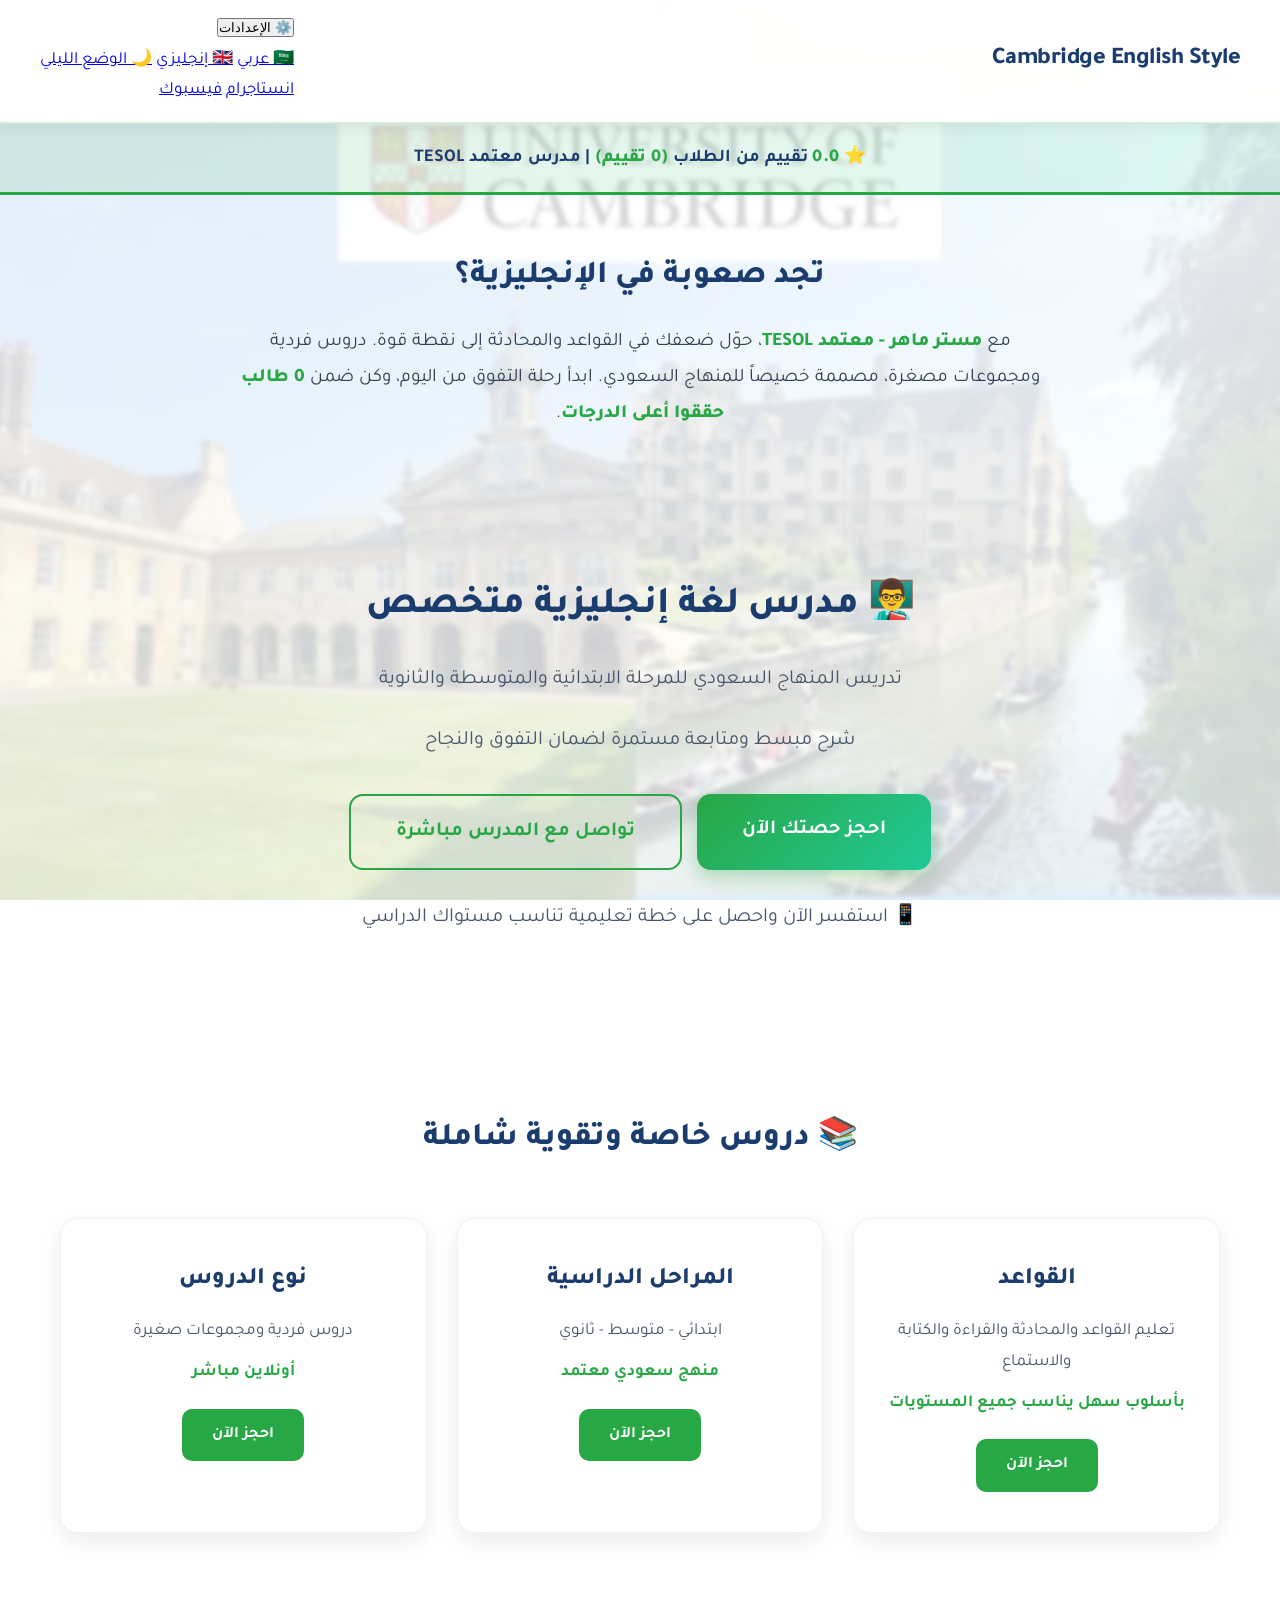
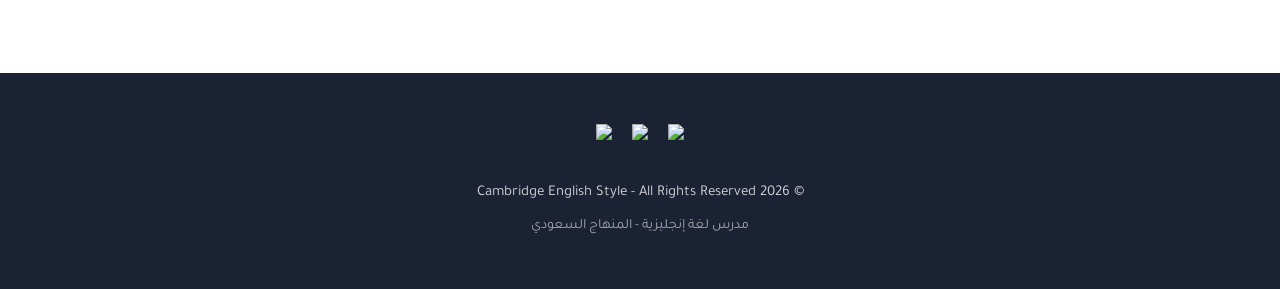
==== test.html @ 1702d278 "Update test.html" ====
<!DOCTYPE html>
<html lang="ar" dir="rtl">
<head>
  <meta charset="UTF-8">
  <meta name="viewport" content="width=device-width, initial-scale=1.0">
  <title data-ar="مدرس لغة إنجليزية - المنهاج السعودي" data-en="English Teacher - Saudi Curriculum">مدرس لغة إنجليزية - المنهاج السعودي</title>
  <link rel="stylesheet" href="style.css">
  <link href="https://fonts.googleapis.com/css2?family=Tajawal:wght@400;700&display=swap" rel="stylesheet">
</head>
<body>
  <!-- الهيدر -->
  <header class="header">
    <div class="header-content">
      <div class="logo" data-ar="Cambridge English Style" data-en="Cambridge English Style">Cambridge English Style</div>

      <div class="header-controls">
        <div class="dropdown">
          <button class="dropbtn" data-ar="⚙️ الإعدادات" data-en="⚙️ Settings">⚙️ الإعدادات</button>
          <div class="dropdown-content">
            <a href="#" onclick="changeLang('ar')">🇸🇦 <span data-ar="عربي" data-en="Arabic">عربي</span></a>
            <a href="#" onclick="changeLang('en')">🇬🇧 <span data-ar="إنجليزي" data-en="English">إنجليزي</span></a>
            <a href="#" onclick="toggleTheme()">🌙 <span data-ar="الوضع الليلي" data-en="Dark Mode">الوضع الليلي</span></a>
          </div>
        </div>

        <div class="social-top">
          <a href="https://www.instagram.com/cambridge_english_style?igsh=cjluMWt1OHVwdnJm" target="_blank" class="social-btn insta" data-ar="انستاجرام" data-en="Instagram">انستاجرام</a>
          <a href="https://www.facebook.com/61580635530969/" target="_blank" class="social-btn fb" data-ar="فيسبوك" data-en="Facebook">فيسبوك</a>
        </div>
      </div>
    </div>
  </header>

  <!-- شريط الثقة بالعداد الحقي -->
  <section class="trust-bar">
    <p>
      ⭐ <b><span id="avg-rating">0.0</span></b> تقييم من الطلاب
      <span>(<b><span id="student-count">0</span></b> تقييم)</span> | مدرس معتمد TESOL
    </p>
  </section>

  <!-- وصف المعلم -->
  <section class="teacher-desc">
    <h2>تجد صعوبة في الإنجليزية؟</h2>
    <p>
      مع <strong>مستر ماهر - معتمد TESOL</strong>، حوّل ضعفك في القواعد والمحادثة إلى نقطة قوة.
      دروس فردية ومجموعات مصغرة، مصممة خصيصاً للمنهاج السعودي.
      ابدأ رحلة التفوق من اليوم، وكن ضمن <strong><span id="student-count-2">0</span> طالب حققوا أعلى الدرجات</strong>.
    </p>
  </section>

  <!-- البانر -->
  <section class="banner">
    <h1 data-ar="👨‍🏫 مدرس لغة إنجليزية متخصص" data-en="👨‍🏫 Specialized English Teacher">👨‍🏫 مدرس لغة إنجليزية متخصص</h1>
    <p data-ar="تدريس المنهاج السعودي للمرحلة الابتدائية والمتوسطة والثانوية" data-en="Teaching Saudi curriculum for Elementary, Middle & High School">تدريس المنهاج السعودي للمرحلة الابتدائية والمتوسطة والثانوية</p>
    <p class="banner-note" data-ar="شرح مبسط ومتابعة مستمرة لضمان التفوق والنجاح" data-en="Simplified explanation & continuous follow-up to ensure excellence and success">شرح مبسط ومتابعة مستمرة لضمان التفوق والنجاح</p>

    <div class="btn-group">
      <a href="https://chat.whatsapp.com/IDC0K8sDvgTCmwn8Pde9Bb" target="_blank" class="btn" data-ar="احجز حصتك الآن" data-en="Book Your Session Now">احجز حصتك الآن</a>
      <a href="#courses" class="btn-outline" data-ar="تواصل مع المدرس مباشرة" data-en="Contact Teacher Directly">تواصل مع المدرس مباشرة</a>
    </div>

    <p class="banner-note" style="margin-top: 30px;" data-ar="📱 استفسر الآن واحصل على خطة تعليمية تناسب مستواك الدراسي" data-en="📱 Inquire now and get an educational plan suited to your level">📱 استفسر الآن واحصل على خطة تعليمية تناسب مستواك الدراسي</p>
  </section>

  <!-- الدروس -->
  <section class="section" id="courses">
    <h2 data-ar="📚 دروس خاصة وتقوية شاملة" data-en="📚 Private & Comprehensive Tutoring">📚 دروس خاصة وتقوية شاملة</h2>
    <div class="cards">
      <div class="card">
        <h3 data-ar="القواعد" data-en="Grammar">القواعد</h3>
        <p data-ar="تعليم القواعد والمحادثة والقراءة والكتابة والاستماع" data-en="Teaching grammar, speaking, reading, writing & listening">تعليم القواعد والمحادثة والقراءة والكتابة والاستماع</p>
        <p class="price" data-ar="بأسلوب سهل يناسب جميع المستويات" data-en="In an easy style suitable for all levels">بأسلوب سهل يناسب جميع المستويات</p>
        <a href="https://chat.whatsapp.com/IDC0K8sDvgTCmwn8Pde9Bb" target="_blank" class="btn-small" data-ar="احجز الآن" data-en="Book Now">احجز الآن</a>
      </div>
      <div class="card">
        <h3 data-ar="المراحل الدراسية" data-en="School Levels">المراحل الدراسية</h3>
        <p data-ar="ابتدائي - متوسط - ثانوي" data-en="Elementary - Middle - High School">ابتدائي - متوسط - ثانوي</p>
        <p class="price" data-ar="منهج سعودي معتمد" data-en="Approved Saudi curriculum">منهج سعودي معتمد</p>
        <a href="https://chat.whatsapp.com/IDC0K8sDvgTCmwn8Pde9Bb" target="_blank" class="btn-small" data-ar="احجز الآن" data-en="Book Now">احجز الآن</a>
      </div>
      <div class="card">
        <h3 data-ar="نوع الدروس" data-en="Class Type">نوع الدروس</h3>
        <p data-ar="دروس فردية ومجموعات صغيرة" data-en="Individual & small group classes">دروس فردية ومجموعات صغيرة</p>
        <p class="price" data-ar="أونلاين مباشر" data-en="Live Online">أونلاين مباشر</p>
        <a href="https://chat.whatsapp.com/IDC0K8sDvgTCmwn8Pde9Bb" target="_blank" class="btn-small" data-ar="احجز الآن" data-en="Book Now">احجز الآن</a>
      </div>
    </div>
  </section>

  <!-- الفوتر -->
  <footer class="footer">
    <div class="social">
      <a href="https://www.instagram.com/cambridge_english_style?igsh=cjluMWt1OHVwdnJm" target="_blank">
        <img src="https://cdn-icons-png.flaticon.com/512/2111/2111463.png" width="35">
      </a>
      <a href="https://www.facebook.com/61580635530969/" target="_blank">
        <img src="https://cdn-icons-png.flaticon.com/512/733/733547.png" width="35">
      </a>
      <a href="https://chat.whatsapp.com/IDC0K8sDvgTCmwn8Pde9Bb" target="_blank">
        <img src="https://cdn-icons-png.flaticon.com/512/733/733585.png" width="35">
      </a>
    </div>
    <p class="copy" data-ar="© 2026 Cambridge English Style - جميع الحقوق محفوظة" data-en="© 2026 Cambridge English Style - All Rights Reserved">© 2026 Cambridge English Style - All Rights Reserved</p>
    <p class="sub" data-ar="مدرس لغة إنجليزية - المنهاج السعودي" data-en="English Teacher - Saudi Curriculum">مدرس لغة إنجليزية - المنهاج السعودي</p>
  </footer>

<script>
// لغة + ثيم
function changeLang(lang) {
  localStorage.setItem('lang', lang);
  document.documentElement.lang = lang;
  document.body.dir = lang === 'ar'? 'rtl' : 'ltr';
  document.querySelectorAll('[data-ar][data-en]').forEach(el => {
    el.innerText = el.getAttribute('data-' + lang);
  });
}

function toggleTheme() {
  document.body.classList.toggle('dark');
  localStorage.setItem('theme', document.body.classList.contains('dark')? 'dark' : 'light');
}

window.onload = function() {
  const savedTheme = localStorage.getItem('theme');
  const savedLang = localStorage.getItem('lang');
  if(savedTheme === 'dark') document.body.classList.add('dark');
  if(savedLang) changeLang(savedLang);

  // جلب التقييمات من Google Sheets
  const SHEET_URL = 'https://docs.google.com/spreadsheets/d/1D-42eQOkBQWl8LcZ7MsJHbXvYY8dXZdnJd0KjsNRcdU/gviz/tq?tqx=out:csv&gid=827828345';

  fetch(SHEET_URL)
 .then(res => res.text())
 .then(csv => {
    const rows = csv.split('\n').slice(1); // نشيل سطر العناوين
    const realRows = rows.filter(r => r.trim() && r.split(',')[1]); // نشيل الفاضي
    const count = realRows.length;

    // نحدث العداد في كل الأماكن
    document.getElementById('student-count').innerText = count;
    document.getElementById('student-count-2').innerText = count;

    // العمود C = النجوم، رقم 2 عشان بنعد من 0
    const ratings = realRows.map(r => Number(r.split(',')[2])).filter(n => n > 0);
    const avg = ratings.length > 0? ratings.reduce((a,b) => a+b, 0) / ratings.length : 0;
    document.getElementById('avg-rating').innerText = avg.toFixed(1);
  })
 .catch(err => {
    console.log('لسه مفيش تقييمات', err);
  });
}
</script>
</body>
</html>
---- style.css ----
/* ========== الخط + الأساسيات ========== */
@import url('https://fonts.googleapis.com/css2?family=Tajawal:wght@400;500;700;800&display=swap');

* {
  margin: 0;
  padding: 0;
  box-sizing: border-box;
}

html {
  scroll-behavior: smooth;
}

body {
  font-family: 'Tajawal', sans-serif;
  font-size: 17px;
  line-height: 1.8;
  color: #1a2b4c;
  /* خلفية كامبردج شفافية 0.82 */
  background: url('images/cam1.jpg') center/cover fixed, 
              url('images/cam2.jpg') center/cover fixed;
  position: relative;
  min-height: 100vh;
}

body::before {
  content: "";
  position: fixed;
  inset: 0;
  background: rgba(255, 255, 255, 0.82); 
  backdrop-filter: blur(2px);
  z-index: -1;
}

/* ========== الوضع الليلي - تباين عالي ========== */
body.dark {
  color: #f5f7fa;
}
body.dark::before {
  background: rgba(15, 23, 42, 0.92);
  backdrop-filter: blur(3px);
}
body.dark h1, 
body.dark h2, 
body.dark h3,
body.dark .logo {
  color: #60a5fa;
}
body.dark p, 
body.dark .card p {
  color: #e2e8f0;
}
body.dark strong,
body.dark .trust-bar span {
  color: #4ade80;
}
body.dark .card {
  background: rgba(30, 41, 59, 0.85);
  border: 1px solid rgba(96, 165, 250, 0.2);
}
body.dark .header {
  background: rgba(15, 23, 42, 0.95);
  border-bottom: 1px solid rgba(96, 165, 250, 0.2);
}

/* ========== الهيدر ثابت وأوضح ========== */
.header {
  position: sticky;
  top: 0;
  z-index: 999;
  background: rgba(255, 255, 255, 0.98);
  backdrop-filter: blur(10px);
  padding: 15px 20px;
  box-shadow: 0 2px 15px rgba(0,0,0,0.08);
  border-bottom: 2px solid rgba(40, 167, 69, 0.2);
}

.header-content {
  max-width: 1200px;
  margin: auto;
  display: flex;
  justify-content: space-between;
  align-items: center;
  flex-wrap: wrap;
  gap: 15px;
}

.logo {
  font-size: 24px;
  font-weight: 800;
  color: #1a3c6e;
  letter-spacing: -0.5px;
}

/* ========== شريط الثقة ========== */
.trust-bar {
  background: linear-gradient(90deg, rgba(40, 167, 69, 0.12), rgba(32, 201, 151, 0.12));
  padding: 18px 20px;
  text-align: center;
  border-bottom: 3px solid #28a745;
}
.trust-bar p {
  margin: 0;
  font-size: 18px;
  font-weight: 700;
  color: #1a3c6e;
  letter-spacing: 0.3px;
}
.trust-bar span {
  color: #28a745;
  font-weight: 800;
}

/* ========== وصف المعلم ========== */
.teacher-desc {
  text-align: center;
  padding: 60px 20px;
  max-width: 850px;
  margin: auto;
}
.teacher-desc h2 {
  color: #1a3c6e;
  font-size: 32px;
  font-weight: 800;
  margin-bottom: 25px;
  line-height: 1.4;
}
.teacher-desc p {
  font-size: 19px;
  line-height: 1.9;
  color: #334155;
}
.teacher-desc strong {
  color: #28a745;
  font-weight: 800;
}

/* ========== البانر + الأزرار ========== */
.banner {
  text-align: center;
  padding: 80px 20px;
}
.banner h1 {
  font-size: 38px;
  font-weight: 800;
  color: #1a3c6e;
  margin-bottom: 20px;
}
.banner p {
  font-size: 20px;
  color: #475569;
  margin-bottom: 15px;
}
.banner-note {
  font-size: 16px;
  color: #64748b;
  margin-top: 25px;
}

.btn-group {
  display: flex;
  gap: 15px;
  justify-content: center;
  flex-wrap: wrap;
  margin-top: 35px;
}

.btn {
  display: inline-block;
  padding: 18px 45px;
  background: linear-gradient(135deg, #28a745, #20c997);
  color: white;
  border-radius: 14px;
  font-size: 20px;
  font-weight: 700;
  text-decoration: none;
  transition: all 0.3s ease;
  box-shadow: 0 6px 20px rgba(40, 167, 69, 0.35);
  border: none;
  cursor: pointer;
}
.btn:hover {
  transform: translateY(-3px);
  box-shadow: 0 10px 30px rgba(40, 167, 69, 0.5);
}

.btn-outline {
  padding: 18px 45px;
  background: transparent;
  color: #28a745;
  border: 2.5px solid #28a745;
  border-radius: 14px;
  font-size: 20px;
  font-weight: 700;
  text-decoration: none;
  transition: all 0.3s ease;
}
.btn-outline:hover {
  background: #28a745;
  color: white;
  transform: translateY(-3px);
}

/* ========== الكروت - مسافات أوضح ========== */
.section {
  padding: 80px 20px;
  max-width: 1200px;
  margin: auto;
}
.section h2 {
  text-align: center;
  font-size: 32px;
  font-weight: 800;
  color: #1a3c6e;
  margin-bottom: 50px;
}

.cards {
  display: grid;
  grid-template-columns: repeat(3, 1fr);
  gap: 30px;
}

.card {
  background: rgba(255, 255, 255, 0.95);
  padding: 40px 25px;
  border-radius: 18px;
  text-align: center;
  box-shadow: 0 8px 25px rgba(0,0,0,0.08);
  border: 1px solid rgba(40, 167, 69, 0.1);
  transition: all 0.3s ease;
}
.card:hover {
  transform: translateY(-8px);
  box-shadow: 0 15px 40px rgba(40, 167, 69, 0.25);
  border-color: #28a745;
}
.card h3 {
  font-size: 24px;
  font-weight: 800;
  color: #1a3c6e;
  margin-bottom: 15px;
}
.card p {
  font-size: 17px;
  color: #475569;
  margin-bottom: 10px;
}
.card .price {
  color: #28a745;
  font-weight: 700;
  margin-bottom: 20px;
}

.btn-small {
  display: inline-block;
  padding: 12px 30px;
  background: #28a745;
  color: white;
  border-radius: 10px;
  font-size: 16px;
  font-weight: 700;
  text-decoration: none;
  transition: 0.3s;
}
.btn-small:hover {
  background: #218838;
}

/* ========== الفوتر ========== */
.footer {
  text-align: center;
  padding: 50px 20px;
  background: rgba(15, 23, 42, 0.95);
  color: white;
  margin-top: 60px;
}
.footer .social {
  display: flex;
  gap: 20px;
  justify-content: center;
  margin-bottom: 25px;
}
.footer .social img {
  transition: transform 0.3s;
}
.footer .social img:hover {
  transform: scale(1.15);
}
.footer .copy {
  font-size: 15px;
  opacity: 0.8;
  margin-top: 15px;
}
.footer .sub {
  font-size: 14px;
  opacity: 0.6;
  margin-top: 8px;
}

/* ========== الموبايل - كل حاجة تكبر ========== */
@media (max-width: 768px) {
  body {
    font-size: 18px;
  }
  
  .logo {
    font-size: 22px;
  }
  
  .banner h1 {
    font-size: 28px;
    line-height: 1.3;
  }
  
  .banner p {
    font-size: 18px;
  }
  
  .teacher-desc h2 {
    font-size: 26px;
  }
  
  .teacher-desc p {
    font-size: 18px;
  }
  
  .btn, .btn-outline {
    width: 100%;
    max-width: 400px;
    font-size: 19px;
    padding: 16px 30px;
  }
  
  .cards {
    grid-template-columns: 1fr;
    gap: 25px;
  }
  
  .card {
    padding: 30px 20px;
  }
  
  .card h3 {
    font-size: 22px;
  }
  
  .header-content {
    flex-direction: column;
    gap: 12px;
  }
  
  .trust-bar p {
    font-size: 16px;
  }
}
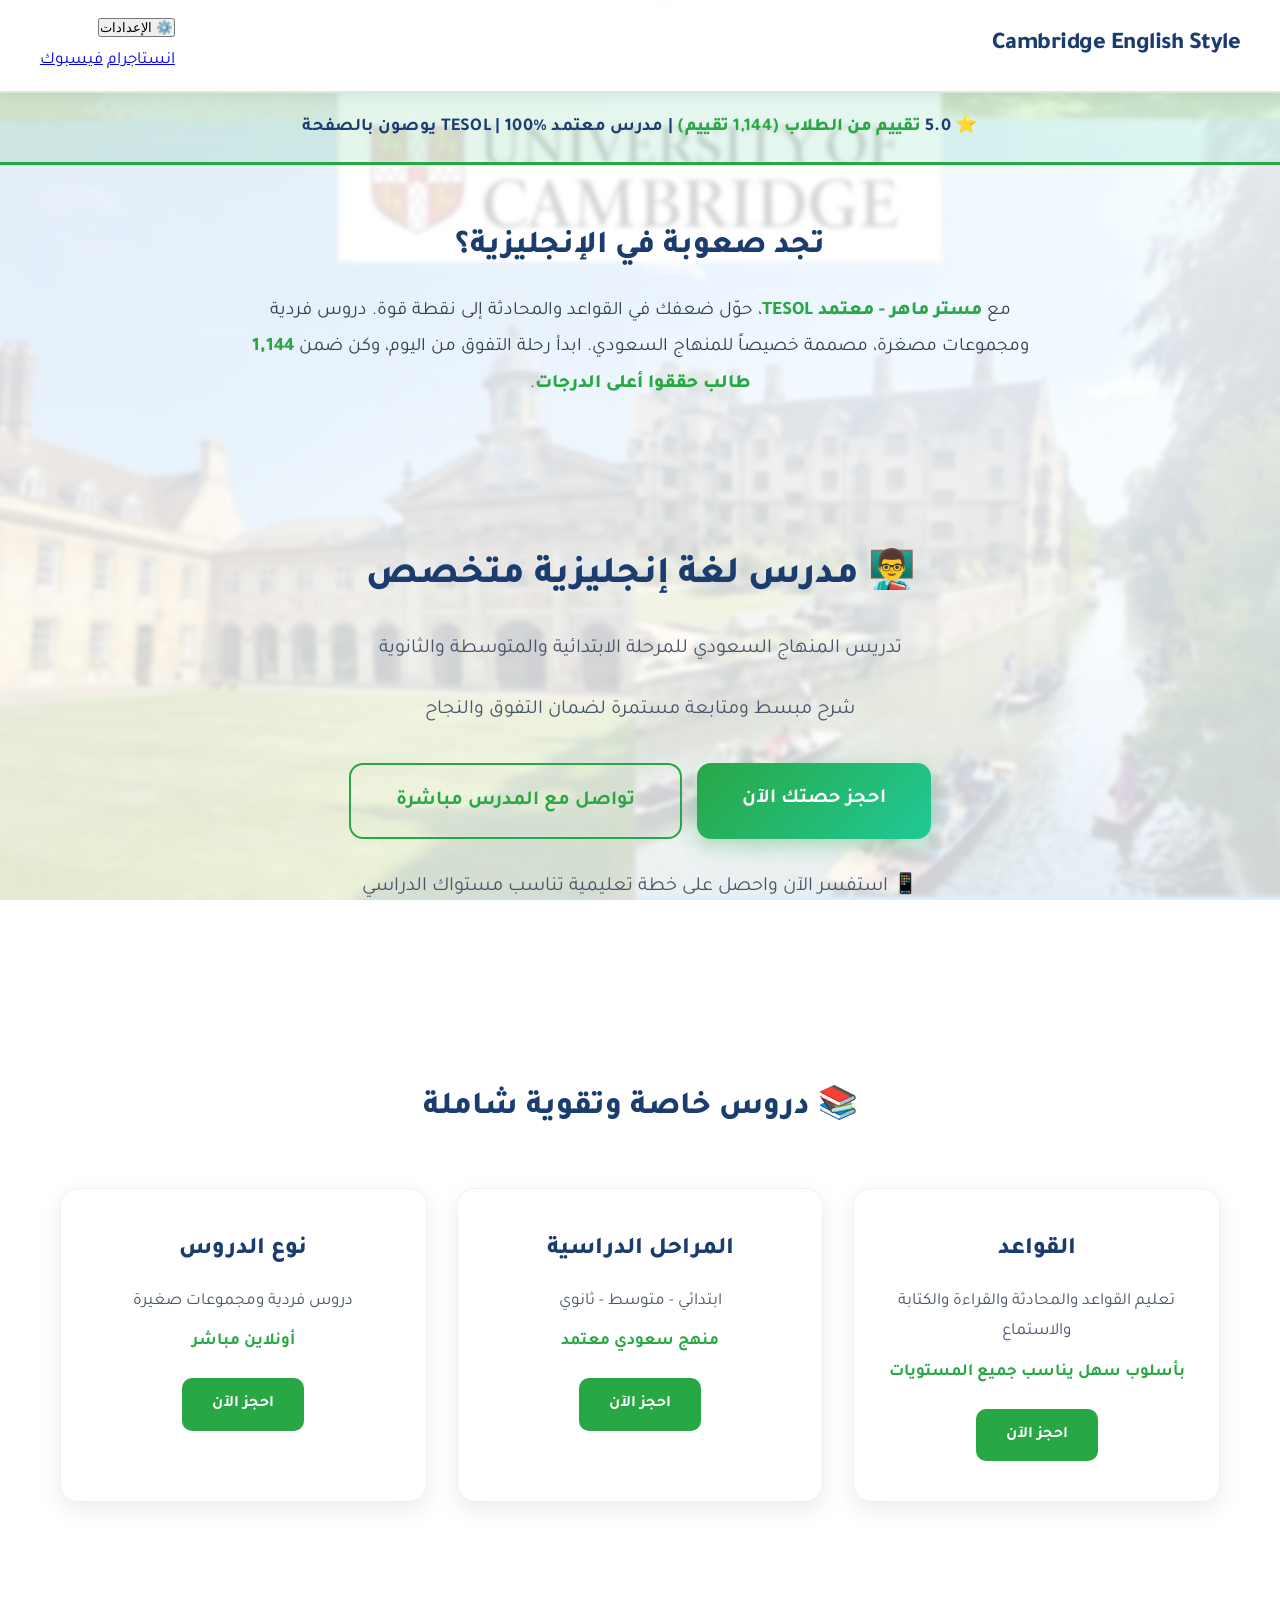
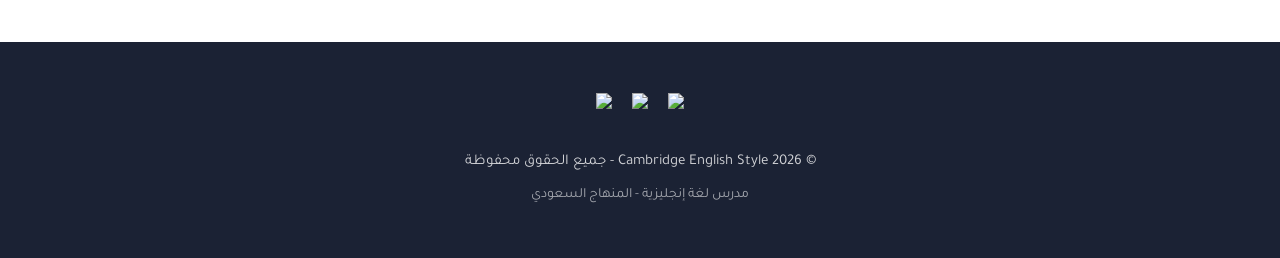
==== commit c93862f4: "Update test.html" ====
--- a/test.html
+++ b/test.html
@@ -1,89 +1,110 @@
 <!DOCTYPE html>
-<html lang="ar" dir="rtl">
+<html lang="ar" dir="rtl" x-data="app()" :lang="lang" :dir="dir">
 <head>
-  <meta charset="UTF-8">
+  <meta charset="UTF-8">  
   <meta name="viewport" content="width=device-width, initial-scale=1.0">
-  <title data-ar="مدرس لغة إنجليزية - المنهاج السعودي" data-en="English Teacher - Saudi Curriculum">مدرس لغة إنجليزية - المنهاج السعودي</title>
+  <!-- Meta للظهور في واتساب + فيسبوك -->
+<meta property="og:type" content="website">
+<meta property="og:url" content="https://a00-teacher.github.io/">
+<meta property="og:title" content="Cambridge English Style - مدرس إنجليزي معتمد ⭐5.0">
+<meta property="og:description" content="حوّل ضعفك في القواعد والمحادثة لنقطة قوة. دروس أونلاين للمنهاج السعودي مع مدرس معتمد TESOL">
+<meta property="og:image" content="https://i.imgur.com/8Qm1W9L.jpg">
+<meta property="og:locale" content="ar_SA">
+
+<meta name="twitter:card" content="summary_large_image">
+<meta name="twitter:title" content="Cambridge English Style - مدرس إنجليزي">
+<meta name="twitter:description" content="دروس فردية ومجموعات للمنهاج السعودي. تقييمات طلاب حقيقية">
+<meta name="twitter:image" content="https://i.imgur.com/8Qm1W9L.jpg">
+  <title x-text="texts.title">مدرس لغة إنجليزية - المنهاج السعودي</title>
   <link rel="stylesheet" href="style.css">
   <link href="https://fonts.googleapis.com/css2?family=Tajawal:wght@400;700&display=swap" rel="stylesheet">
+  
+  <!-- Alpine.js -->
+  <script defer src="https://unpkg.com/alpinejs@3.x/dist/cdn.min.js"></script>
+  
+  <style>
+    [x-cloak] { display: none !important; }
+    body.dark { background: #1a1a1a; color: #eee; }
+    body.dark .card, body.dark .header, body.dark .footer { background: #2a2a2a; }
+  </style>
 </head>
-<body>
+<body :class="theme">
   <!-- الهيدر -->
   <header class="header">
     <div class="header-content">
-      <div class="logo" data-ar="Cambridge English Style" data-en="Cambridge English Style">Cambridge English Style</div>
-
-      <div class="header-controls">
+      <div class="logo" x-text="texts.logo">Cambridge English Style</div>
+
+      <div class="header-controls" x-data="{open: false}">
         <div class="dropdown">
-          <button class="dropbtn" data-ar="⚙️ الإعدادات" data-en="⚙️ Settings">⚙️ الإعدادات</button>
-          <div class="dropdown-content">
-            <a href="#" onclick="changeLang('ar')">🇸🇦 <span data-ar="عربي" data-en="Arabic">عربي</span></a>
-            <a href="#" onclick="changeLang('en')">🇬🇧 <span data-ar="إنجليزي" data-en="English">إنجليزي</span></a>
-            <a href="#" onclick="toggleTheme()">🌙 <span data-ar="الوضع الليلي" data-en="Dark Mode">الوضع الليلي</span></a>
+          <button class="dropbtn" @click="open = !open" @click.away="open = false">⚙️ <span x-text="texts.settings">الإعدادات</span></button>
+          <div class="dropdown-content" x-show="open" x-transition x-cloak>
+            <a href="#" @click.prevent="changeLang('ar')">🇸🇦 <span x-text="texts.arabic">عربي</span></a>
+            <a href="#" @click.prevent="changeLang('en')">🇬🇧 <span x-text="texts.english">إنجليزي</span></a>
+            <a href="#" @click.prevent="toggleTheme()">🌙 <span x-text="texts.theme">الوضع الليلي</span></a>
           </div>
         </div>
 
         <div class="social-top">
-          <a href="https://www.instagram.com/cambridge_english_style?igsh=cjluMWt1OHVwdnJm" target="_blank" class="social-btn insta" data-ar="انستاجرام" data-en="Instagram">انستاجرام</a>
-          <a href="https://www.facebook.com/61580635530969/" target="_blank" class="social-btn fb" data-ar="فيسبوك" data-en="Facebook">فيسبوك</a>
+          <a href="https://www.instagram.com/cambridge_english_style?igsh=cjluMWt1OHVwdnJm" target="_blank" class="social-btn insta" x-text="texts.instagram">انستاجرام</a>
+          <a href="https://www.facebook.com/61580635530969/" target="_blank" class="social-btn fb" x-text="texts.facebook">فيسبوك</a>
         </div>
       </div>
     </div>
   </header>
 
-  <!-- شريط الثقة بالعداد الحقي -->
+  <!-- شريط الثقة - تقييم الفيسبوك الثابت -->
   <section class="trust-bar">
     <p>
-      ⭐ <b><span id="avg-rating">0.0</span></b> تقييم من الطلاب
-      <span>(<b><span id="student-count">0</span></b> تقييم)</span> | مدرس معتمد TESOL
+      ⭐ <b>5.0</b> <span x-text="texts.rating">تقييم من الطلاب</span>
+      <span>(<b>1,144</b> <span x-text="texts.reviews">تقييم</span>)</span> | مدرس معتمد TESOL | 100% يوصون بالصفحة
     </p>
   </section>
 
   <!-- وصف المعلم -->
   <section class="teacher-desc">
-    <h2>تجد صعوبة في الإنجليزية؟</h2>
-    <p>
+    <h2 x-text="texts.problem">تجد صعوبة في الإنجليزية؟</h2>
+    <p x-html="texts.desc">
       مع <strong>مستر ماهر - معتمد TESOL</strong>، حوّل ضعفك في القواعد والمحادثة إلى نقطة قوة.
       دروس فردية ومجموعات مصغرة، مصممة خصيصاً للمنهاج السعودي.
-      ابدأ رحلة التفوق من اليوم، وكن ضمن <strong><span id="student-count-2">0</span> طالب حققوا أعلى الدرجات</strong>.
+      ابدأ رحلة التفوق من اليوم، وكن ضمن <strong>1,144 طالب حققوا أعلى الدرجات</strong>.
     </p>
   </section>
 
   <!-- البانر -->
   <section class="banner">
-    <h1 data-ar="👨‍🏫 مدرس لغة إنجليزية متخصص" data-en="👨‍🏫 Specialized English Teacher">👨‍🏫 مدرس لغة إنجليزية متخصص</h1>
-    <p data-ar="تدريس المنهاج السعودي للمرحلة الابتدائية والمتوسطة والثانوية" data-en="Teaching Saudi curriculum for Elementary, Middle & High School">تدريس المنهاج السعودي للمرحلة الابتدائية والمتوسطة والثانوية</p>
-    <p class="banner-note" data-ar="شرح مبسط ومتابعة مستمرة لضمان التفوق والنجاح" data-en="Simplified explanation & continuous follow-up to ensure excellence and success">شرح مبسط ومتابعة مستمرة لضمان التفوق والنجاح</p>
+    <h1 x-text="texts.bannerTitle">👨‍🏫 مدرس لغة إنجليزية متخصص</h1>
+    <p x-text="texts.bannerDesc">تدريس المنهاج السعودي للمرحلة الابتدائية والمتوسطة والثانوية</p>
+    <p class="banner-note" x-text="texts.bannerNote">شرح مبسط ومتابعة مستمرة لضمان التفوق والنجاح</p>
 
     <div class="btn-group">
-      <a href="https://chat.whatsapp.com/IDC0K8sDvgTCmwn8Pde9Bb" target="_blank" class="btn" data-ar="احجز حصتك الآن" data-en="Book Your Session Now">احجز حصتك الآن</a>
-      <a href="#courses" class="btn-outline" data-ar="تواصل مع المدرس مباشرة" data-en="Contact Teacher Directly">تواصل مع المدرس مباشرة</a>
-    </div>
-
-    <p class="banner-note" style="margin-top: 30px;" data-ar="📱 استفسر الآن واحصل على خطة تعليمية تناسب مستواك الدراسي" data-en="📱 Inquire now and get an educational plan suited to your level">📱 استفسر الآن واحصل على خطة تعليمية تناسب مستواك الدراسي</p>
+      <a href="https://chat.whatsapp.com/IDC0K8sDvgTCmwn8Pde9Bb" target="_blank" class="btn" x-text="texts.bookNow">احجز حصتك الآن</a>
+      <a href="#courses" class="btn-outline" x-text="texts.contact">تواصل مع المدرس مباشرة</a>
+    </div>
+
+    <p class="banner-note" style="margin-top: 30px;" x-text="texts.inquire">📱 استفسر الآن واحصل على خطة تعليمية تناسب مستواك الدراسي</p>
   </section>
 
   <!-- الدروس -->
   <section class="section" id="courses">
-    <h2 data-ar="📚 دروس خاصة وتقوية شاملة" data-en="📚 Private & Comprehensive Tutoring">📚 دروس خاصة وتقوية شاملة</h2>
+    <h2 x-text="texts.courses">📚 دروس خاصة وتقوية شاملة</h2>
     <div class="cards">
       <div class="card">
-        <h3 data-ar="القواعد" data-en="Grammar">القواعد</h3>
-        <p data-ar="تعليم القواعد والمحادثة والقراءة والكتابة والاستماع" data-en="Teaching grammar, speaking, reading, writing & listening">تعليم القواعد والمحادثة والقراءة والكتابة والاستماع</p>
-        <p class="price" data-ar="بأسلوب سهل يناسب جميع المستويات" data-en="In an easy style suitable for all levels">بأسلوب سهل يناسب جميع المستويات</p>
-        <a href="https://chat.whatsapp.com/IDC0K8sDvgTCmwn8Pde9Bb" target="_blank" class="btn-small" data-ar="احجز الآن" data-en="Book Now">احجز الآن</a>
+        <h3 x-text="texts.grammar">القواعد</h3>
+        <p x-text="texts.grammarDesc">تعليم القواعد والمحادثة والقراءة والكتابة والاستماع</p>
+        <p class="price" x-text="texts.easy">بأسلوب سهل يناسب جميع المستويات</p>
+        <a href="https://chat.whatsapp.com/IDC0K8sDvgTCmwn8Pde9Bb" target="_blank" class="btn-small" x-text="texts.book">احجز الآن</a>
       </div>
       <div class="card">
-        <h3 data-ar="المراحل الدراسية" data-en="School Levels">المراحل الدراسية</h3>
-        <p data-ar="ابتدائي - متوسط - ثانوي" data-en="Elementary - Middle - High School">ابتدائي - متوسط - ثانوي</p>
-        <p class="price" data-ar="منهج سعودي معتمد" data-en="Approved Saudi curriculum">منهج سعودي معتمد</p>
-        <a href="https://chat.whatsapp.com/IDC0K8sDvgTCmwn8Pde9Bb" target="_blank" class="btn-small" data-ar="احجز الآن" data-en="Book Now">احجز الآن</a>
+        <h3 x-text="texts.levels">المراحل الدراسية</h3>
+        <p x-text="texts.levelsDesc">ابتدائي - متوسط - ثانوي</p>
+        <p class="price" x-text="texts.curriculum">منهج سعودي معتمد</p>
+        <a href="https://chat.whatsapp.com/IDC0K8sDvgTCmwn8Pde9Bb" target="_blank" class="btn-small" x-text="texts.book">احجز الآن</a>
       </div>
       <div class="card">
-        <h3 data-ar="نوع الدروس" data-en="Class Type">نوع الدروس</h3>
-        <p data-ar="دروس فردية ومجموعات صغيرة" data-en="Individual & small group classes">دروس فردية ومجموعات صغيرة</p>
-        <p class="price" data-ar="أونلاين مباشر" data-en="Live Online">أونلاين مباشر</p>
-        <a href="https://chat.whatsapp.com/IDC0K8sDvgTCmwn8Pde9Bb" target="_blank" class="btn-small" data-ar="احجز الآن" data-en="Book Now">احجز الآن</a>
+        <h3 x-text="texts.type">نوع الدروس</h3>
+        <p x-text="texts.typeDesc">دروس فردية ومجموعات صغيرة</p>
+        <p class="price" x-text="texts.online">أونلاين مباشر</p>
+        <a href="https://chat.whatsapp.com/IDC0K8sDvgTCmwn8Pde9Bb" target="_blank" class="btn-small" x-text="texts.book">احجز الآن</a>
       </div>
     </div>
   </section>
@@ -101,54 +122,99 @@
         <img src="https://cdn-icons-png.flaticon.com/512/733/733585.png" width="35">
       </a>
     </div>
-    <p class="copy" data-ar="© 2026 Cambridge English Style - جميع الحقوق محفوظة" data-en="© 2026 Cambridge English Style - All Rights Reserved">© 2026 Cambridge English Style - All Rights Reserved</p>
-    <p class="sub" data-ar="مدرس لغة إنجليزية - المنهاج السعودي" data-en="English Teacher - Saudi Curriculum">مدرس لغة إنجليزية - المنهاج السعودي</p>
+    <p class="copy" x-text="texts.copy">© 2026 Cambridge English Style - جميع الحقوق محفوظة</p>
+    <p class="sub" x-text="texts.sub">مدرس لغة إنجليزية - المنهاج السعودي</p>
   </footer>
 
 <script>
-// لغة + ثيم
-function changeLang(lang) {
-  localStorage.setItem('lang', lang);
-  document.documentElement.lang = lang;
-  document.body.dir = lang === 'ar'? 'rtl' : 'ltr';
-  document.querySelectorAll('[data-ar][data-en]').forEach(el => {
-    el.innerText = el.getAttribute('data-' + lang);
-  });
-}
-
-function toggleTheme() {
-  document.body.classList.toggle('dark');
-  localStorage.setItem('theme', document.body.classList.contains('dark')? 'dark' : 'light');
-}
-
-window.onload = function() {
-  const savedTheme = localStorage.getItem('theme');
-  const savedLang = localStorage.getItem('lang');
-  if(savedTheme === 'dark') document.body.classList.add('dark');
-  if(savedLang) changeLang(savedLang);
-
-  // جلب التقييمات من Google Sheets
-  const SHEET_URL = 'https://docs.google.com/spreadsheets/d/1D-42eQOkBQWl8LcZ7MsJHbXvYY8dXZdnJd0KjsNRcdU/gviz/tq?tqx=out:csv&gid=827828345';
-
-  fetch(SHEET_URL)
- .then(res => res.text())
- .then(csv => {
-    const rows = csv.split('\n').slice(1); // نشيل سطر العناوين
-    const realRows = rows.filter(r => r.trim() && r.split(',')[1]); // نشيل الفاضي
-    const count = realRows.length;
-
-    // نحدث العداد في كل الأماكن
-    document.getElementById('student-count').innerText = count;
-    document.getElementById('student-count-2').innerText = count;
-
-    // العمود C = النجوم، رقم 2 عشان بنعد من 0
-    const ratings = realRows.map(r => Number(r.split(',')[2])).filter(n => n > 0);
-    const avg = ratings.length > 0? ratings.reduce((a,b) => a+b, 0) / ratings.length : 0;
-    document.getElementById('avg-rating').innerText = avg.toFixed(1);
-  })
- .catch(err => {
-    console.log('لسه مفيش تقييمات', err);
-  });
+function app() {
+  return {
+    lang: localStorage.getItem('lang') || 'ar',
+    theme: localStorage.getItem('theme') || '',
+    
+    get dir() {
+      return this.lang === 'ar' ? 'rtl' : 'ltr';
+    },
+    
+    texts: {
+      ar: {
+        title: 'مدرس لغة إنجليزية - المنهاج السعودي',
+        logo: 'Cambridge English Style',
+        settings: 'الإعدادات',
+        arabic: 'عربي',
+        english: 'إنجليزي',
+        theme: 'الوضع الليلي',
+        instagram: 'انستاجرام',
+        facebook: 'فيسبوك',
+        rating: 'تقييم من الطلاب',
+        reviews: 'تقييم',
+        problem: 'تجد صعوبة في الإنجليزية؟',
+        desc: 'مع <strong>مستر ماهر - معتمد TESOL</strong>، حوّل ضعفك في القواعد والمحادثة إلى نقطة قوة. دروس فردية ومجموعات مصغرة، مصممة خصيصاً للمنهاج السعودي. ابدأ رحلة التفوق من اليوم، وكن ضمن <strong>1,144 طالب حققوا أعلى الدرجات</strong>.',
+        bannerTitle: '👨‍🏫 مدرس لغة إنجليزية متخصص',
+        bannerDesc: 'تدريس المنهاج السعودي للمرحلة الابتدائية والمتوسطة والثانوية',
+        bannerNote: 'شرح مبسط ومتابعة مستمرة لضمان التفوق والنجاح',
+        bookNow: 'احجز حصتك الآن',
+        contact: 'تواصل مع المدرس مباشرة',
+        inquire: '📱 استفسر الآن واحصل على خطة تعليمية تناسب مستواك الدراسي',
+        courses: '📚 دروس خاصة وتقوية شاملة',
+        grammar: 'القواعد',
+        grammarDesc: 'تعليم القواعد والمحادثة والقراءة والكتابة والاستماع',
+        easy: 'بأسلوب سهل يناسب جميع المستويات',
+        book: 'احجز الآن',
+        levels: 'المراحل الدراسية',
+        levelsDesc: 'ابتدائي - متوسط - ثانوي',
+        curriculum: 'منهج سعودي معتمد',
+        type: 'نوع الدروس',
+        typeDesc: 'دروس فردية ومجموعات صغيرة',
+        online: 'أونلاين مباشر',
+        copy: '© 2026 Cambridge English Style - جميع الحقوق محفوظة',
+        sub: 'مدرس لغة إنجليزية - المنهاج السعودي'
+      },
+      en: {
+        title: 'English Teacher - Saudi Curriculum',
+        logo: 'Cambridge English Style',
+        settings: 'Settings',
+        arabic: 'Arabic',
+        english: 'English',
+        theme: 'Dark Mode',
+        instagram: 'Instagram',
+        facebook: 'Facebook',
+        rating: 'rating from students',
+        reviews: 'reviews',
+        problem: 'Struggling with English?',
+        desc: 'With <strong>Mr. Maher - TESOL Certified</strong>, turn your weakness in grammar and conversation into a strength. Individual and small group lessons, designed specifically for the Saudi curriculum. Start your journey to excellence today, and join <strong>1,144 students who achieved top grades</strong>.',
+        bannerTitle: '👨‍🏫 Specialized English Teacher',
+        bannerDesc: 'Teaching Saudi curriculum for Elementary, Middle & High School',
+        bannerNote: 'Simplified explanation & continuous follow-up to ensure excellence and success',
+        bookNow: 'Book Your Session Now',
+        contact: 'Contact Teacher Directly',
+        inquire: '📱 Inquire now and get an educational plan suited to your level',
+        courses: '📚 Private & Comprehensive Tutoring',
+        grammar: 'Grammar',
+        grammarDesc: 'Teaching grammar, speaking, reading, writing & listening',
+        easy: 'In an easy style suitable for all levels',
+        book: 'Book Now',
+        levels: 'School Levels',
+        levelsDesc: 'Elementary - Middle - High School',
+        curriculum: 'Approved Saudi curriculum',
+        type: 'Class Type',
+        typeDesc: 'Individual & small group classes',
+        online: 'Live Online',
+        copy: '© 2026 Cambridge English Style - All Rights Reserved',
+        sub: 'English Teacher - Saudi Curriculum'
+      }
+    },
+    
+    changeLang(lang) {
+      this.lang = lang;
+      localStorage.setItem('lang', lang);
+    },
+    
+    toggleTheme() {
+      this.theme = this.theme === 'dark' ? '' : 'dark';
+      localStorage.setItem('theme', this.theme);
+    }
+  }
 }
 </script>
 </body>
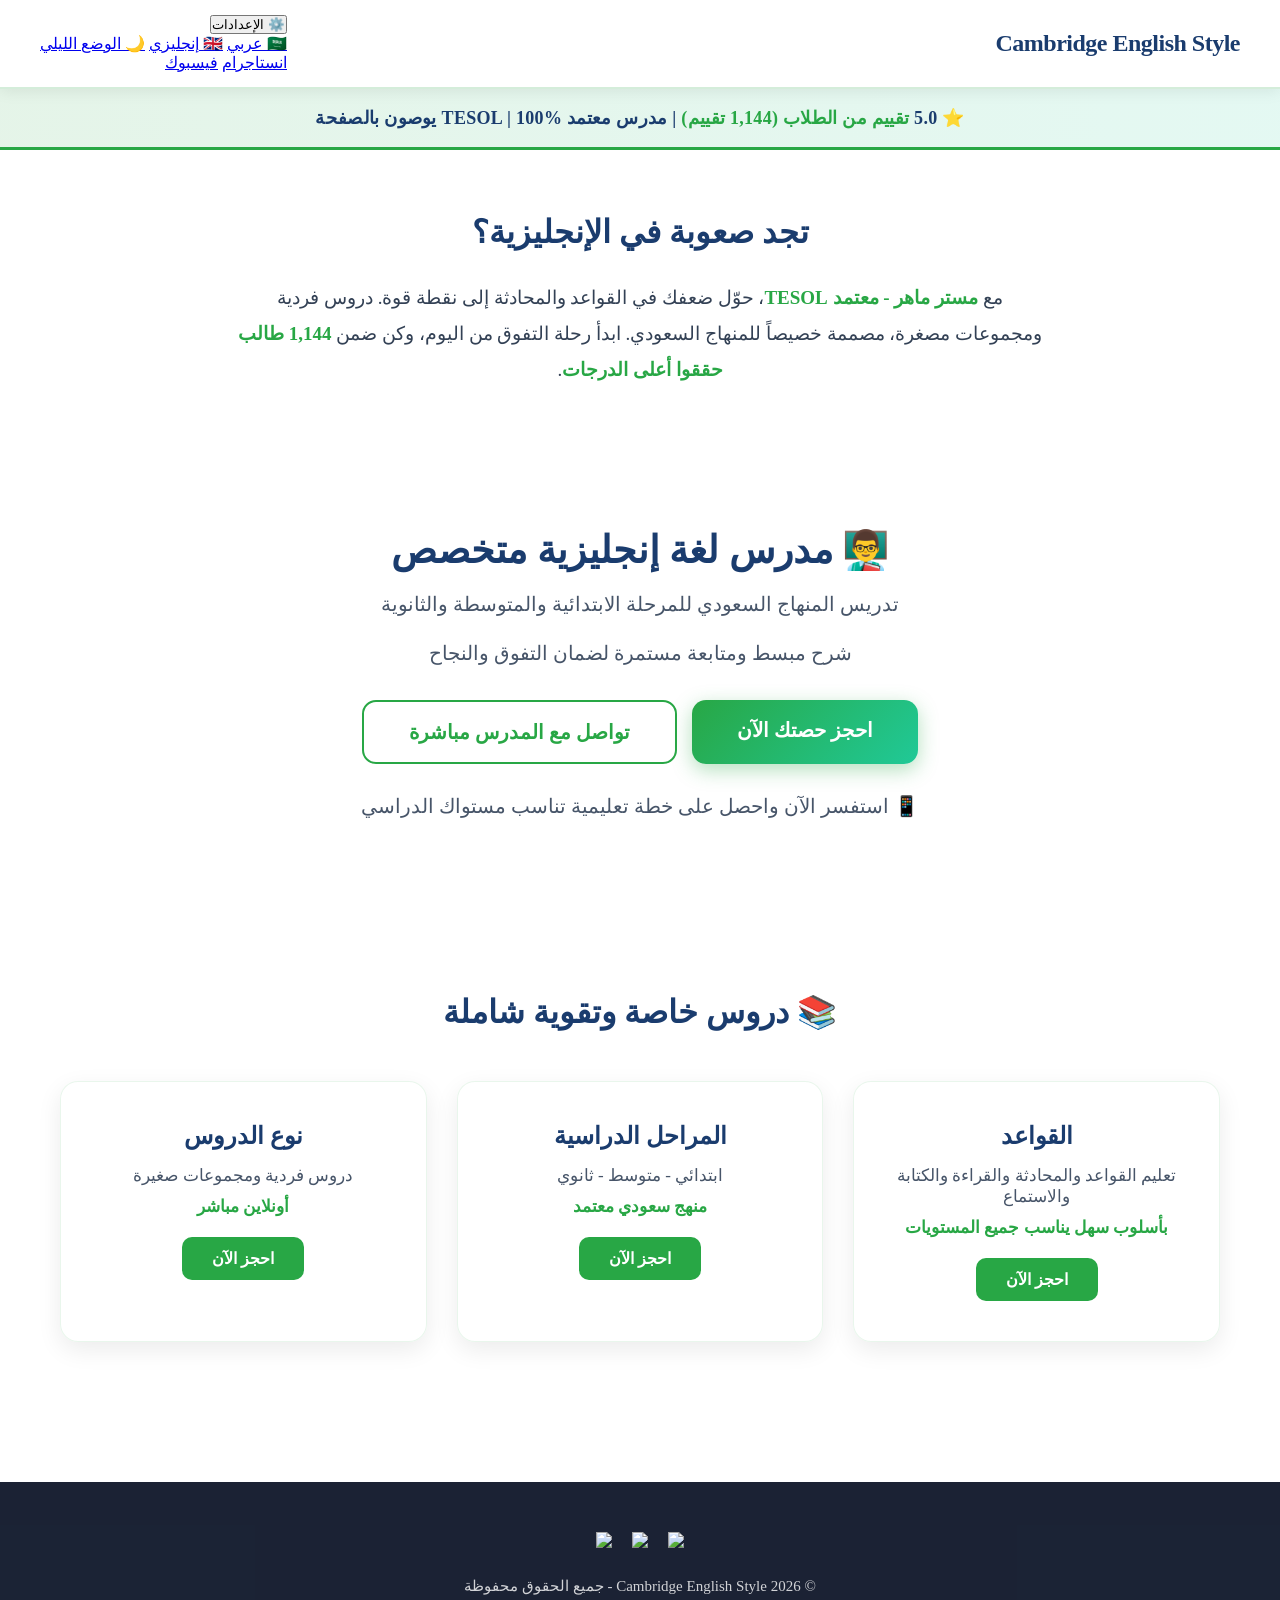
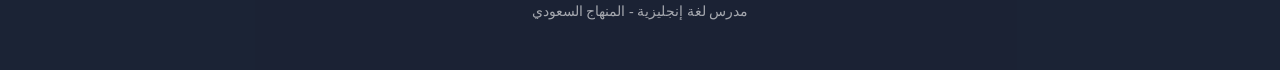
==== commit c81912ab: "Update test.html" ====
--- a/test.html
+++ b/test.html
@@ -1,52 +1,44 @@
 <!DOCTYPE html>
-<html lang="ar" dir="rtl" x-data="app()" :lang="lang" :dir="dir">
+<html lang="ar" dir="rtl" id="html">
 <head>
-  <meta charset="UTF-8">  
+  <meta charset="UTF-8">
   <meta name="viewport" content="width=device-width, initial-scale=1.0">
   <!-- Meta للظهور في واتساب + فيسبوك -->
-<meta property="og:type" content="website">
-<meta property="og:url" content="https://a00-teacher.github.io/">
-<meta property="og:title" content="Cambridge English Style - مدرس إنجليزي معتمد ⭐5.0">
-<meta property="og:description" content="حوّل ضعفك في القواعد والمحادثة لنقطة قوة. دروس أونلاين للمنهاج السعودي مع مدرس معتمد TESOL">
-<meta property="og:image" content="https://i.imgur.com/8Qm1W9L.jpg">
-<meta property="og:locale" content="ar_SA">
-
-<meta name="twitter:card" content="summary_large_image">
-<meta name="twitter:title" content="Cambridge English Style - مدرس إنجليزي">
-<meta name="twitter:description" content="دروس فردية ومجموعات للمنهاج السعودي. تقييمات طلاب حقيقية">
-<meta name="twitter:image" content="https://i.imgur.com/8Qm1W9L.jpg">
-  <title x-text="texts.title">مدرس لغة إنجليزية - المنهاج السعودي</title>
+  <meta property="og:type" content="website">
+  <meta property="og:url" content="https://a00-teacher.github.io/">
+  <meta property="og:title" content="Cambridge English Style - مدرس إنجليزي معتمد ⭐5.0">
+  <meta property="og:description" content="حوّل ضعفك في القواعد والمحادثة لنقطة قوة. دروس أونلاين للمنهاج السعودي مع مدرس معتمد TESOL">
+  <meta property="og:image" content="https://i.imgur.com/8Qm1W9L.jpg">
+  <meta property="og:locale" content="ar_SA">
+
+  <meta name="twitter:card" content="summary_large_image">
+  <meta name="twitter:title" content="Cambridge English Style - مدرس إنجليزي">
+  <meta name="twitter:description" content="دروس فردية ومجموعات للمنهاج السعودي. تقييمات طلاب حقيقية">
+  <meta name="twitter:image" content="https://i.imgur.com/8Qm1W9L.jpg">
+
+  <title id="title">مدرس لغة إنجليزية - المنهاج السعودي</title>
   <link rel="stylesheet" href="style.css">
   <link href="https://fonts.googleapis.com/css2?family=Tajawal:wght@400;700&display=swap" rel="stylesheet">
-  
-  <!-- Alpine.js -->
-  <script defer src="https://unpkg.com/alpinejs@3.x/dist/cdn.min.js"></script>
-  
-  <style>
-    [x-cloak] { display: none !important; }
-    body.dark { background: #1a1a1a; color: #eee; }
-    body.dark .card, body.dark .header, body.dark .footer { background: #2a2a2a; }
-  </style>
 </head>
-<body :class="theme">
+<body>
   <!-- الهيدر -->
   <header class="header">
     <div class="header-content">
-      <div class="logo" x-text="texts.logo">Cambridge English Style</div>
-
-      <div class="header-controls" x-data="{open: false}">
+      <div class="logo" id="logo">Cambridge English Style</div>
+
+      <div class="header-controls">
         <div class="dropdown">
-          <button class="dropbtn" @click="open = !open" @click.away="open = false">⚙️ <span x-text="texts.settings">الإعدادات</span></button>
-          <div class="dropdown-content" x-show="open" x-transition x-cloak>
-            <a href="#" @click.prevent="changeLang('ar')">🇸🇦 <span x-text="texts.arabic">عربي</span></a>
-            <a href="#" @click.prevent="changeLang('en')">🇬🇧 <span x-text="texts.english">إنجليزي</span></a>
-            <a href="#" @click.prevent="toggleTheme()">🌙 <span x-text="texts.theme">الوضع الليلي</span></a>
+          <button class="dropbtn">⚙️ <span id="settings">الإعدادات</span></button>
+          <div class="dropdown-content">
+            <a href="#" onclick="changeLang('ar')">🇸🇦 <span id="arabic">عربي</span></a>
+            <a href="#" onclick="changeLang('en')">🇬🇧 <span id="english">إنجليزي</span></a>
+            <a href="#" onclick="toggleTheme()">🌙 <span id="theme">الوضع الليلي</span></a>
           </div>
         </div>
 
         <div class="social-top">
-          <a href="https://www.instagram.com/cambridge_english_style?igsh=cjluMWt1OHVwdnJm" target="_blank" class="social-btn insta" x-text="texts.instagram">انستاجرام</a>
-          <a href="https://www.facebook.com/61580635530969/" target="_blank" class="social-btn fb" x-text="texts.facebook">فيسبوك</a>
+          <a href="https://www.instagram.com/cambridge_english_style?igsh=cjluMWt1OHVwdnJm" target="_blank" class="social-btn insta" id="instagram">انستاجرام</a>
+          <a href="https://www.facebook.com/61580635530969/" target="_blank" class="social-btn fb" id="facebook">فيسبوك</a>
         </div>
       </div>
     </div>
@@ -55,15 +47,15 @@
   <!-- شريط الثقة - تقييم الفيسبوك الثابت -->
   <section class="trust-bar">
     <p>
-      ⭐ <b>5.0</b> <span x-text="texts.rating">تقييم من الطلاب</span>
-      <span>(<b>1,144</b> <span x-text="texts.reviews">تقييم</span>)</span> | مدرس معتمد TESOL | 100% يوصون بالصفحة
+      ⭐ <b>5.0</b> <span id="rating">تقييم من الطلاب</span>
+      <span>(<b>1,144</b> <span id="reviews">تقييم</span>)</span> | مدرس معتمد TESOL | 100% يوصون بالصفحة
     </p>
   </section>
 
   <!-- وصف المعلم -->
   <section class="teacher-desc">
-    <h2 x-text="texts.problem">تجد صعوبة في الإنجليزية؟</h2>
-    <p x-html="texts.desc">
+    <h2 id="problem">تجد صعوبة في الإنجليزية؟</h2>
+    <p id="desc">
       مع <strong>مستر ماهر - معتمد TESOL</strong>، حوّل ضعفك في القواعد والمحادثة إلى نقطة قوة.
       دروس فردية ومجموعات مصغرة، مصممة خصيصاً للمنهاج السعودي.
       ابدأ رحلة التفوق من اليوم، وكن ضمن <strong>1,144 طالب حققوا أعلى الدرجات</strong>.
@@ -72,39 +64,39 @@
 
   <!-- البانر -->
   <section class="banner">
-    <h1 x-text="texts.bannerTitle">👨‍🏫 مدرس لغة إنجليزية متخصص</h1>
-    <p x-text="texts.bannerDesc">تدريس المنهاج السعودي للمرحلة الابتدائية والمتوسطة والثانوية</p>
-    <p class="banner-note" x-text="texts.bannerNote">شرح مبسط ومتابعة مستمرة لضمان التفوق والنجاح</p>
+    <h1 id="bannerTitle">👨‍🏫 مدرس لغة إنجليزية متخصص</h1>
+    <p id="bannerDesc">تدريس المنهاج السعودي للمرحلة الابتدائية والمتوسطة والثانوية</p>
+    <p class="banner-note" id="bannerNote">شرح مبسط ومتابعة مستمرة لضمان التفوق والنجاح</p>
 
     <div class="btn-group">
-      <a href="https://chat.whatsapp.com/IDC0K8sDvgTCmwn8Pde9Bb" target="_blank" class="btn" x-text="texts.bookNow">احجز حصتك الآن</a>
-      <a href="#courses" class="btn-outline" x-text="texts.contact">تواصل مع المدرس مباشرة</a>
-    </div>
-
-    <p class="banner-note" style="margin-top: 30px;" x-text="texts.inquire">📱 استفسر الآن واحصل على خطة تعليمية تناسب مستواك الدراسي</p>
+      <a href="https://chat.whatsapp.com/IDC0K8sDvgTCmwn8Pde9Bb" target="_blank" class="btn" id="bookNow">احجز حصتك الآن</a>
+      <a href="#courses" class="btn-outline" id="contact">تواصل مع المدرس مباشرة</a>
+    </div>
+
+    <p class="banner-note" style="margin-top: 30px;" id="inquire">📱 استفسر الآن واحصل على خطة تعليمية تناسب مستواك الدراسي</p>
   </section>
 
   <!-- الدروس -->
   <section class="section" id="courses">
-    <h2 x-text="texts.courses">📚 دروس خاصة وتقوية شاملة</h2>
+    <h2 id="coursesTitle">📚 دروس خاصة وتقوية شاملة</h2>
     <div class="cards">
       <div class="card">
-        <h3 x-text="texts.grammar">القواعد</h3>
-        <p x-text="texts.grammarDesc">تعليم القواعد والمحادثة والقراءة والكتابة والاستماع</p>
-        <p class="price" x-text="texts.easy">بأسلوب سهل يناسب جميع المستويات</p>
-        <a href="https://chat.whatsapp.com/IDC0K8sDvgTCmwn8Pde9Bb" target="_blank" class="btn-small" x-text="texts.book">احجز الآن</a>
+        <h3 id="grammar">القواعد</h3>
+        <p id="grammarDesc">تعليم القواعد والمحادثة والقراءة والكتابة والاستماع</p>
+        <p class="price" id="easy">بأسلوب سهل يناسب جميع المستويات</p>
+        <a href="https://chat.whatsapp.com/IDC0K8sDvgTCmwn8Pde9Bb" target="_blank" class="btn-small" id="book">احجز الآن</a>
       </div>
       <div class="card">
-        <h3 x-text="texts.levels">المراحل الدراسية</h3>
-        <p x-text="texts.levelsDesc">ابتدائي - متوسط - ثانوي</p>
-        <p class="price" x-text="texts.curriculum">منهج سعودي معتمد</p>
-        <a href="https://chat.whatsapp.com/IDC0K8sDvgTCmwn8Pde9Bb" target="_blank" class="btn-small" x-text="texts.book">احجز الآن</a>
+        <h3 id="levels">المراحل الدراسية</h3>
+        <p id="levelsDesc">ابتدائي - متوسط - ثانوي</p>
+        <p class="price" id="curriculum">منهج سعودي معتمد</p>
+        <a href="https://chat.whatsapp.com/IDC0K8sDvgTCmwn8Pde9Bb" target="_blank" class="btn-small" id="book2">احجز الآن</a>
       </div>
       <div class="card">
-        <h3 x-text="texts.type">نوع الدروس</h3>
-        <p x-text="texts.typeDesc">دروس فردية ومجموعات صغيرة</p>
-        <p class="price" x-text="texts.online">أونلاين مباشر</p>
-        <a href="https://chat.whatsapp.com/IDC0K8sDvgTCmwn8Pde9Bb" target="_blank" class="btn-small" x-text="texts.book">احجز الآن</a>
+        <h3 id="type">نوع الدروس</h3>
+        <p id="typeDesc">دروس فردية ومجموعات صغيرة</p>
+        <p class="price" id="online">أونلاين مباشر</p>
+        <a href="https://chat.whatsapp.com/IDC0K8sDvgTCmwn8Pde9Bb" target="_blank" class="btn-small" id="book3">احجز الآن</a>
       </div>
     </div>
   </section>
@@ -122,99 +114,110 @@
         <img src="https://cdn-icons-png.flaticon.com/512/733/733585.png" width="35">
       </a>
     </div>
-    <p class="copy" x-text="texts.copy">© 2026 Cambridge English Style - جميع الحقوق محفوظة</p>
-    <p class="sub" x-text="texts.sub">مدرس لغة إنجليزية - المنهاج السعودي</p>
+    <p class="copy" id="copy">© 2026 Cambridge English Style - جميع الحقوق محفوظة</p>
+    <p class="sub" id="sub">مدرس لغة إنجليزية - المنهاج السعودي</p>
   </footer>
 
 <script>
-function app() {
-  return {
-    lang: localStorage.getItem('lang') || 'ar',
-    theme: localStorage.getItem('theme') || '',
-    
-    get dir() {
-      return this.lang === 'ar' ? 'rtl' : 'ltr';
-    },
-    
-    texts: {
-      ar: {
-        title: 'مدرس لغة إنجليزية - المنهاج السعودي',
-        logo: 'Cambridge English Style',
-        settings: 'الإعدادات',
-        arabic: 'عربي',
-        english: 'إنجليزي',
-        theme: 'الوضع الليلي',
-        instagram: 'انستاجرام',
-        facebook: 'فيسبوك',
-        rating: 'تقييم من الطلاب',
-        reviews: 'تقييم',
-        problem: 'تجد صعوبة في الإنجليزية؟',
-        desc: 'مع <strong>مستر ماهر - معتمد TESOL</strong>، حوّل ضعفك في القواعد والمحادثة إلى نقطة قوة. دروس فردية ومجموعات مصغرة، مصممة خصيصاً للمنهاج السعودي. ابدأ رحلة التفوق من اليوم، وكن ضمن <strong>1,144 طالب حققوا أعلى الدرجات</strong>.',
-        bannerTitle: '👨‍🏫 مدرس لغة إنجليزية متخصص',
-        bannerDesc: 'تدريس المنهاج السعودي للمرحلة الابتدائية والمتوسطة والثانوية',
-        bannerNote: 'شرح مبسط ومتابعة مستمرة لضمان التفوق والنجاح',
-        bookNow: 'احجز حصتك الآن',
-        contact: 'تواصل مع المدرس مباشرة',
-        inquire: '📱 استفسر الآن واحصل على خطة تعليمية تناسب مستواك الدراسي',
-        courses: '📚 دروس خاصة وتقوية شاملة',
-        grammar: 'القواعد',
-        grammarDesc: 'تعليم القواعد والمحادثة والقراءة والكتابة والاستماع',
-        easy: 'بأسلوب سهل يناسب جميع المستويات',
-        book: 'احجز الآن',
-        levels: 'المراحل الدراسية',
-        levelsDesc: 'ابتدائي - متوسط - ثانوي',
-        curriculum: 'منهج سعودي معتمد',
-        type: 'نوع الدروس',
-        typeDesc: 'دروس فردية ومجموعات صغيرة',
-        online: 'أونلاين مباشر',
-        copy: '© 2026 Cambridge English Style - جميع الحقوق محفوظة',
-        sub: 'مدرس لغة إنجليزية - المنهاج السعودي'
-      },
-      en: {
-        title: 'English Teacher - Saudi Curriculum',
-        logo: 'Cambridge English Style',
-        settings: 'Settings',
-        arabic: 'Arabic',
-        english: 'English',
-        theme: 'Dark Mode',
-        instagram: 'Instagram',
-        facebook: 'Facebook',
-        rating: 'rating from students',
-        reviews: 'reviews',
-        problem: 'Struggling with English?',
-        desc: 'With <strong>Mr. Maher - TESOL Certified</strong>, turn your weakness in grammar and conversation into a strength. Individual and small group lessons, designed specifically for the Saudi curriculum. Start your journey to excellence today, and join <strong>1,144 students who achieved top grades</strong>.',
-        bannerTitle: '👨‍🏫 Specialized English Teacher',
-        bannerDesc: 'Teaching Saudi curriculum for Elementary, Middle & High School',
-        bannerNote: 'Simplified explanation & continuous follow-up to ensure excellence and success',
-        bookNow: 'Book Your Session Now',
-        contact: 'Contact Teacher Directly',
-        inquire: '📱 Inquire now and get an educational plan suited to your level',
-        courses: '📚 Private & Comprehensive Tutoring',
-        grammar: 'Grammar',
-        grammarDesc: 'Teaching grammar, speaking, reading, writing & listening',
-        easy: 'In an easy style suitable for all levels',
-        book: 'Book Now',
-        levels: 'School Levels',
-        levelsDesc: 'Elementary - Middle - High School',
-        curriculum: 'Approved Saudi curriculum',
-        type: 'Class Type',
-        typeDesc: 'Individual & small group classes',
-        online: 'Live Online',
-        copy: '© 2026 Cambridge English Style - All Rights Reserved',
-        sub: 'English Teacher - Saudi Curriculum'
-      }
-    },
-    
-    changeLang(lang) {
-      this.lang = lang;
-      localStorage.setItem('lang', lang);
-    },
-    
-    toggleTheme() {
-      this.theme = this.theme === 'dark' ? '' : 'dark';
-      localStorage.setItem('theme', this.theme);
-    }
+const translations = {
+  ar: {
+    title: 'مدرس لغة إنجليزية - المنهاج السعودي',
+    logo: 'Cambridge English Style',
+    settings: 'الإعدادات',
+    arabic: 'عربي',
+    english: 'إنجليزي',
+    theme: 'الوضع الليلي',
+    instagram: 'انستاجرام',
+    facebook: 'فيسبوك',
+    rating: 'تقييم من الطلاب',
+    reviews: 'تقييم',
+    problem: 'تجد صعوبة في الإنجليزية؟',
+    desc: 'مع <strong>مستر ماهر - معتمد TESOL</strong>، حوّل ضعفك في القواعد والمحادثة إلى نقطة قوة. دروس فردية ومجموعات مصغرة، مصممة خصيصاً للمنهاج السعودي. ابدأ رحلة التفوق من اليوم، وكن ضمن <strong>1,144 طالب حققوا أعلى الدرجات</strong>.',
+    bannerTitle: '👨‍🏫 مدرس لغة إنجليزية متخصص',
+    bannerDesc: 'تدريس المنهاج السعودي للمرحلة الابتدائية والمتوسطة والثانوية',
+    bannerNote: 'شرح مبسط ومتابعة مستمرة لضمان التفوق والنجاح',
+    bookNow: 'احجز حصتك الآن',
+    contact: 'تواصل مع المدرس مباشرة',
+    inquire: '📱 استفسر الآن واحصل على خطة تعليمية تناسب مستواك الدراسي',
+    coursesTitle: '📚 دروس خاصة وتقوية شاملة',
+    grammar: 'القواعد',
+    grammarDesc: 'تعليم القواعد والمحادثة والقراءة والكتابة والاستماع',
+    easy: 'بأسلوب سهل يناسب جميع المستويات',
+    book: 'احجز الآن',
+    book2: 'احجز الآن',
+    book3: 'احجز الآن',
+    levels: 'المراحل الدراسية',
+    levelsDesc: 'ابتدائي - متوسط - ثانوي',
+    curriculum: 'منهج سعودي معتمد',
+    type: 'نوع الدروس',
+    typeDesc: 'دروس فردية ومجموعات صغيرة',
+    online: 'أونلاين مباشر',
+    copy: '© 2026 Cambridge English Style - جميع الحقوق محفوظة',
+    sub: 'مدرس لغة إنجليزية - المنهاج السعودي'
+  },
+  en: {
+    title: 'English Teacher - Saudi Curriculum',
+    logo: 'Cambridge English Style',
+    settings: 'Settings',
+    arabic: 'Arabic',
+    english: 'English',
+    theme: 'Dark Mode',
+    instagram: 'Instagram',
+    facebook: 'Facebook',
+    rating: 'rating from students',
+    reviews: 'reviews',
+    problem: 'Struggling with English?',
+    desc: 'With <strong>Mr. Maher - TESOL Certified</strong>, turn your weakness in grammar and conversation into a strength. Individual and small group lessons, designed specifically for the Saudi curriculum. Start your journey to excellence today, and join <strong>1,144 students who achieved top grades</strong>.',
+    bannerTitle: '👨‍🏫 Specialized English Teacher',
+    bannerDesc: 'Teaching Saudi curriculum for Elementary, Middle & High School',
+    bannerNote: 'Simplified explanation & continuous follow-up to ensure excellence and success',
+    bookNow: 'Book Your Session Now',
+    contact: 'Contact Teacher Directly',
+    inquire: '📱 Inquire now and get an educational plan suited to your level',
+    coursesTitle: '📚 Private & Comprehensive Tutoring',
+    grammar: 'Grammar',
+    grammarDesc: 'Teaching grammar, speaking, reading, writing & listening',
+    easy: 'In an easy style suitable for all levels',
+    book: 'Book Now',
+    book2: 'Book Now',
+    book3: 'Book Now',
+    levels: 'School Levels',
+    levelsDesc: 'Elementary - Middle - High School',
+    curriculum: 'Approved Saudi curriculum',
+    type: 'Class Type',
+    typeDesc: 'Individual & small group classes',
+    online: 'Live Online',
+    copy: '© 2026 Cambridge English Style - All Rights Reserved',
+    sub: 'English Teacher - Saudi Curriculum'
   }
+};
+
+function changeLang(lang) {
+  localStorage.setItem('lang', lang);
+  const t = translations[lang];
+  const html = document.getElementById('html');
+
+  html.lang = lang;
+  html.dir = lang === 'ar'? 'rtl' : 'ltr';
+
+  for(const key in t) {
+    const el = document.getElementById(key);
+    if(el) el.innerHTML = t[key];
+  }
+}
+
+function toggleTheme() {
+  document.body.classList.toggle('dark');
+  localStorage.setItem('theme', document.body.classList.contains('dark')? 'dark' : '');
+}
+
+// تحميل الإعدادات المحفوظة
+window.onload = function() {
+  const savedLang = localStorage.getItem('lang') || 'ar';
+  const savedTheme = localStorage.getItem('theme');
+
+  changeLang(savedLang);
+  if(savedTheme === 'dark') document.body.classList.add('dark');
 }
 </script>
 </body>
--- a/style.css
+++ b/style.css
@@ -11,14 +11,13 @@
   scroll-behavior: smooth;
 }
 
+body {
 body {
   font-family: 'Tajawal', sans-serif;
   font-size: 17px;
   line-height: 1.8;
   color: #1a2b4c;
-  /* خلفية كامبردج شفافية 0.82 */
-  background: url('images/cam1.jpg') center/cover fixed, 
-              url('images/cam2.jpg') center/cover fixed;
+  background: #f8fafc; /* شيلت الصور مؤقتاً */
   position: relative;
   min-height: 100vh;
 }
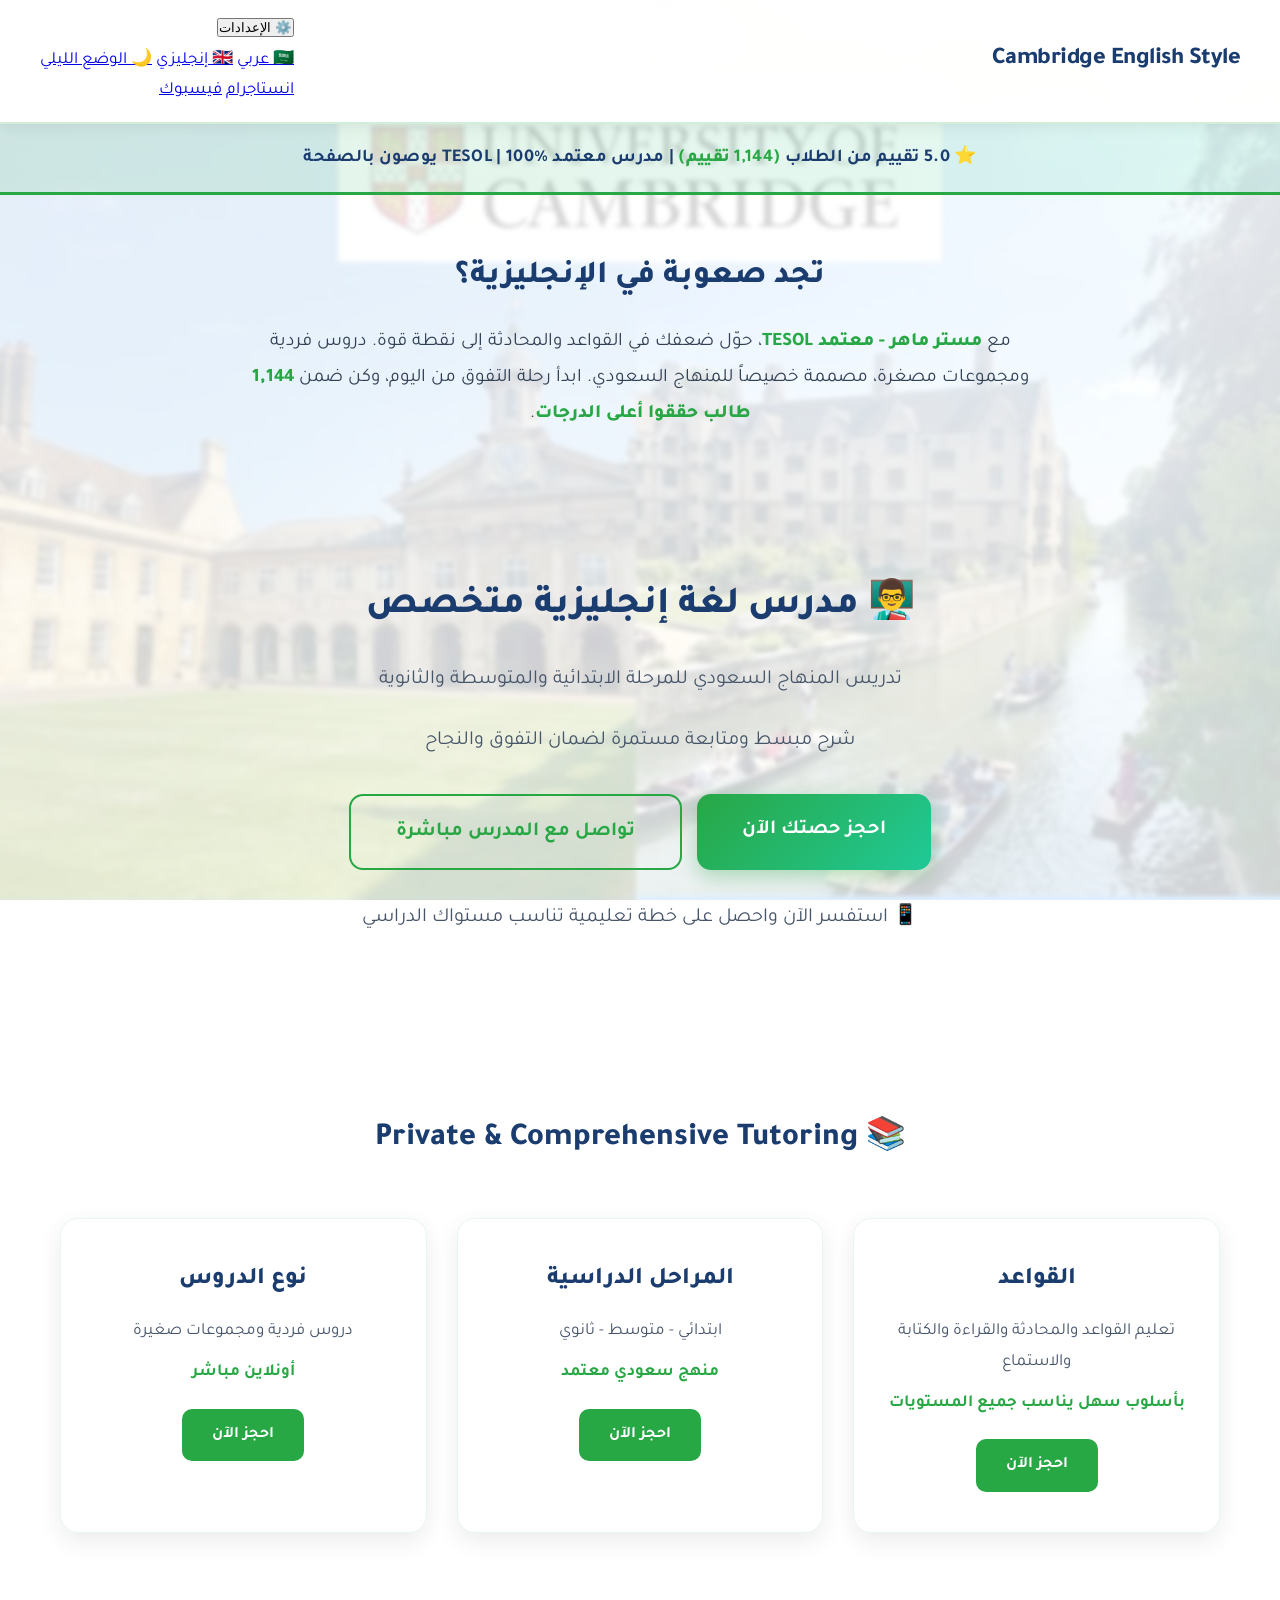
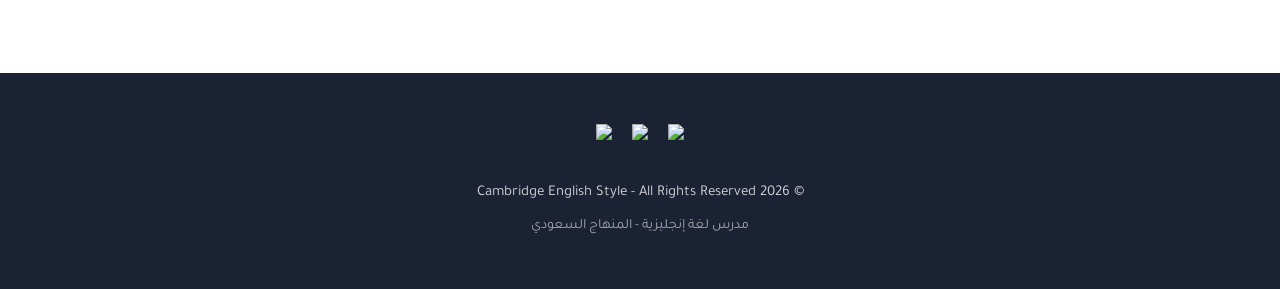
==== commit 1a633703: "Update test.html" ====
--- a/test.html
+++ b/test.html
@@ -1,22 +1,21 @@
 <!DOCTYPE html>
-<html lang="ar" dir="rtl" id="html">
+<html lang="ar" dir="rtl">
 <head>
-  <meta charset="UTF-8">
+  <meta charset="UTF-8">  
   <meta name="viewport" content="width=device-width, initial-scale=1.0">
   <!-- Meta للظهور في واتساب + فيسبوك -->
-  <meta property="og:type" content="website">
-  <meta property="og:url" content="https://a00-teacher.github.io/">
-  <meta property="og:title" content="Cambridge English Style - مدرس إنجليزي معتمد ⭐5.0">
-  <meta property="og:description" content="حوّل ضعفك في القواعد والمحادثة لنقطة قوة. دروس أونلاين للمنهاج السعودي مع مدرس معتمد TESOL">
-  <meta property="og:image" content="https://i.imgur.com/8Qm1W9L.jpg">
-  <meta property="og:locale" content="ar_SA">
+<meta property="og:type" content="website">
+<meta property="og:url" content="https://a00-teacher.github.io/">
+<meta property="og:title" content="Cambridge English Style - مدرس إنجليزي معتمد ⭐5.0">
+<meta property="og:description" content="حوّل ضعفك في القواعد والمحادثة لنقطة قوة. دروس أونلاين للمنهاج السعودي مع مدرس معتمد TESOL">
+<meta property="og:image" content="https://i.imgur.com/8Qm1W9L.jpg">
+<meta property="og:locale" content="ar_SA">
 
-  <meta name="twitter:card" content="summary_large_image">
-  <meta name="twitter:title" content="Cambridge English Style - مدرس إنجليزي">
-  <meta name="twitter:description" content="دروس فردية ومجموعات للمنهاج السعودي. تقييمات طلاب حقيقية">
-  <meta name="twitter:image" content="https://i.imgur.com/8Qm1W9L.jpg">
-
-  <title id="title">مدرس لغة إنجليزية - المنهاج السعودي</title>
+<meta name="twitter:card" content="summary_large_image">
+<meta name="twitter:title" content="Cambridge English Style - مدرس إنجليزي">
+<meta name="twitter:description" content="دروس فردية ومجموعات للمنهاج السعودي. تقييمات طلاب حقيقية">
+<meta name="twitter:image" content="https://i.imgur.com/8Qm1W9L.jpg">
+  <title data-ar="مدرس لغة إنجليزية - المنهاج السعودي" data-en="English Teacher - Saudi Curriculum">مدرس لغة إنجليزية - المنهاج السعودي</title>
   <link rel="stylesheet" href="style.css">
   <link href="https://fonts.googleapis.com/css2?family=Tajawal:wght@400;700&display=swap" rel="stylesheet">
 </head>
@@ -24,21 +23,21 @@
   <!-- الهيدر -->
   <header class="header">
     <div class="header-content">
-      <div class="logo" id="logo">Cambridge English Style</div>
+      <div class="logo" data-ar="Cambridge English Style" data-en="Cambridge English Style">Cambridge English Style</div>
 
       <div class="header-controls">
         <div class="dropdown">
-          <button class="dropbtn">⚙️ <span id="settings">الإعدادات</span></button>
+          <button class="dropbtn" data-ar="⚙️ الإعدادات" data-en="⚙️ Settings">⚙️ الإعدادات</button>
           <div class="dropdown-content">
-            <a href="#" onclick="changeLang('ar')">🇸🇦 <span id="arabic">عربي</span></a>
-            <a href="#" onclick="changeLang('en')">🇬🇧 <span id="english">إنجليزي</span></a>
-            <a href="#" onclick="toggleTheme()">🌙 <span id="theme">الوضع الليلي</span></a>
+            <a href="#" onclick="changeLang('ar')">🇸🇦 <span data-ar="عربي" data-en="Arabic">عربي</span></a>
+            <a href="#" onclick="changeLang('en')">🇬🇧 <span data-ar="إنجليزي" data-en="English">إنجليزي</span></a>
+            <a href="#" onclick="toggleTheme()">🌙 <span data-ar="الوضع الليلي" data-en="Dark Mode">الوضع الليلي</span></a>
           </div>
         </div>
 
         <div class="social-top">
-          <a href="https://www.instagram.com/cambridge_english_style?igsh=cjluMWt1OHVwdnJm" target="_blank" class="social-btn insta" id="instagram">انستاجرام</a>
-          <a href="https://www.facebook.com/61580635530969/" target="_blank" class="social-btn fb" id="facebook">فيسبوك</a>
+          <a href="https://www.instagram.com/cambridge_english_style?igsh=cjluMWt1OHVwdnJm" target="_blank" class="social-btn insta" data-ar="انستاجرام" data-en="Instagram">انستاجرام</a>
+          <a href="https://www.facebook.com/61580635530969/" target="_blank" class="social-btn fb" data-ar="فيسبوك" data-en="Facebook">فيسبوك</a>
         </div>
       </div>
     </div>
@@ -47,15 +46,15 @@
   <!-- شريط الثقة - تقييم الفيسبوك الثابت -->
   <section class="trust-bar">
     <p>
-      ⭐ <b>5.0</b> <span id="rating">تقييم من الطلاب</span>
-      <span>(<b>1,144</b> <span id="reviews">تقييم</span>)</span> | مدرس معتمد TESOL | 100% يوصون بالصفحة
+      ⭐ <b>5.0</b> تقييم من الطلاب
+      <span>(<b>1,144</b> تقييم)</span> | مدرس معتمد TESOL | 100% يوصون بالصفحة
     </p>
   </section>
 
   <!-- وصف المعلم -->
   <section class="teacher-desc">
-    <h2 id="problem">تجد صعوبة في الإنجليزية؟</h2>
-    <p id="desc">
+    <h2>تجد صعوبة في الإنجليزية؟</h2>
+    <p>
       مع <strong>مستر ماهر - معتمد TESOL</strong>، حوّل ضعفك في القواعد والمحادثة إلى نقطة قوة.
       دروس فردية ومجموعات مصغرة، مصممة خصيصاً للمنهاج السعودي.
       ابدأ رحلة التفوق من اليوم، وكن ضمن <strong>1,144 طالب حققوا أعلى الدرجات</strong>.
@@ -64,39 +63,39 @@
 
   <!-- البانر -->
   <section class="banner">
-    <h1 id="bannerTitle">👨‍🏫 مدرس لغة إنجليزية متخصص</h1>
-    <p id="bannerDesc">تدريس المنهاج السعودي للمرحلة الابتدائية والمتوسطة والثانوية</p>
-    <p class="banner-note" id="bannerNote">شرح مبسط ومتابعة مستمرة لضمان التفوق والنجاح</p>
+    <h1 data-ar="👨‍🏫 مدرس لغة إنجليزية متخصص" data-en="👨‍🏫 Specialized English Teacher">👨‍🏫 مدرس لغة إنجليزية متخصص</h1>
+    <p data-ar="تدريس المنهاج السعودي للمرحلة الابتدائية والمتوسطة والثانوية" data-en="Teaching Saudi curriculum for Elementary, Middle & High School">تدريس المنهاج السعودي للمرحلة الابتدائية والمتوسطة والثانوية</p>
+    <p class="banner-note" data-ar="شرح مبسط ومتابعة مستمرة لضمان التفوق والنجاح" data-en="Simplified explanation & continuous follow-up to ensure excellence and success">شرح مبسط ومتابعة مستمرة لضمان التفوق والنجاح</p>
 
     <div class="btn-group">
-      <a href="https://chat.whatsapp.com/IDC0K8sDvgTCmwn8Pde9Bb" target="_blank" class="btn" id="bookNow">احجز حصتك الآن</a>
-      <a href="#courses" class="btn-outline" id="contact">تواصل مع المدرس مباشرة</a>
+      <a href="https://chat.whatsapp.com/IDC0K8sDvgTCmwn8Pde9Bb" target="_blank" class="btn" data-ar="احجز حصتك الآن" data-en="Book Your Session Now">احجز حصتك الآن</a>
+      <a href="#courses" class="btn-outline" data-ar="تواصل مع المدرس مباشرة" data-en="Contact Teacher Directly">تواصل مع المدرس مباشرة</a>
     </div>
 
-    <p class="banner-note" style="margin-top: 30px;" id="inquire">📱 استفسر الآن واحصل على خطة تعليمية تناسب مستواك الدراسي</p>
+    <p class="banner-note" style="margin-top: 30px;" data-ar="📱 استفسر الآن واحصل على خطة تعليمية تناسب مستواك الدراسي" data-en="📱 Inquire now and get an educational plan suited to your level">📱 استفسر الآن واحصل على خطة تعليمية تناسب مستواك الدراسي</p>
   </section>
 
   <!-- الدروس -->
   <section class="section" id="courses">
-    <h2 id="coursesTitle">📚 دروس خاصة وتقوية شاملة</h2>
+    <h2 data-ar="📚 دروس خاصة وتقوية شاملة" data-en="📚 Private & Comprehensive Tutoring">📚 Private & Comprehensive Tutoring</h2>
     <div class="cards">
       <div class="card">
-        <h3 id="grammar">القواعد</h3>
-        <p id="grammarDesc">تعليم القواعد والمحادثة والقراءة والكتابة والاستماع</p>
-        <p class="price" id="easy">بأسلوب سهل يناسب جميع المستويات</p>
-        <a href="https://chat.whatsapp.com/IDC0K8sDvgTCmwn8Pde9Bb" target="_blank" class="btn-small" id="book">احجز الآن</a>
+        <h3 data-ar="القواعد" data-en="Grammar">القواعد</h3>
+        <p data-ar="تعليم القواعد والمحادثة والقراءة والكتابة والاستماع" data-en="Teaching grammar, speaking, reading, writing & listening">تعليم القواعد والمحادثة والقراءة والكتابة والاستماع</p>
+        <p class="price" data-ar="بأسلوب سهل يناسب جميع المستويات" data-en="In an easy style suitable for all levels">بأسلوب سهل يناسب جميع المستويات</p>
+        <a href="https://chat.whatsapp.com/IDC0K8sDvgTCmwn8Pde9Bb" target="_blank" class="btn-small" data-ar="احجز الآن" data-en="Book Now">احجز الآن</a>
       </div>
       <div class="card">
-        <h3 id="levels">المراحل الدراسية</h3>
-        <p id="levelsDesc">ابتدائي - متوسط - ثانوي</p>
-        <p class="price" id="curriculum">منهج سعودي معتمد</p>
-        <a href="https://chat.whatsapp.com/IDC0K8sDvgTCmwn8Pde9Bb" target="_blank" class="btn-small" id="book2">احجز الآن</a>
+        <h3 data-ar="المراحل الدراسية" data-en="School Levels">المراحل الدراسية</h3>
+        <p data-ar="ابتدائي - متوسط - ثانوي" data-en="Elementary - Middle - High School">ابتدائي - متوسط - ثانوي</p>
+        <p class="price" data-ar="منهج سعودي معتمد" data-en="Approved Saudi curriculum">منهج سعودي معتمد</p>
+        <a href="https://chat.whatsapp.com/IDC0K8sDvgTCmwn8Pde9Bb" target="_blank" class="btn-small" data-ar="احجز الآن" data-en="Book Now">احجز الآن</a>
       </div>
       <div class="card">
-        <h3 id="type">نوع الدروس</h3>
-        <p id="typeDesc">دروس فردية ومجموعات صغيرة</p>
-        <p class="price" id="online">أونلاين مباشر</p>
-        <a href="https://chat.whatsapp.com/IDC0K8sDvgTCmwn8Pde9Bb" target="_blank" class="btn-small" id="book3">احجز الآن</a>
+        <h3 data-ar="نوع الدروس" data-en="Class Type">نوع الدروس</h3>
+        <p data-ar="دروس فردية ومجموعات صغيرة" data-en="Individual & small group classes">دروس فردية ومجموعات صغيرة</p>
+        <p class="price" data-ar="أونلاين مباشر" data-en="Live Online">أونلاين مباشر</p>
+        <a href="https://chat.whatsapp.com/IDC0K8sDvgTCmwn8Pde9Bb" target="_blank" class="btn-small" data-ar="احجز الآن" data-en="Book Now">احجز الآن</a>
       </div>
     </div>
   </section>
@@ -114,110 +113,31 @@
         <img src="https://cdn-icons-png.flaticon.com/512/733/733585.png" width="35">
       </a>
     </div>
-    <p class="copy" id="copy">© 2026 Cambridge English Style - جميع الحقوق محفوظة</p>
-    <p class="sub" id="sub">مدرس لغة إنجليزية - المنهاج السعودي</p>
+    <p class="copy" data-ar="© 2026 Cambridge English Style - جميع الحقوق محفوظة" data-en="© 2026 Cambridge English Style - All Rights Reserved">© 2026 Cambridge English Style - All Rights Reserved</p>
+    <p class="sub" data-ar="مدرس لغة إنجليزية - المنهاج السعودي" data-en="English Teacher - Saudi Curriculum">مدرس لغة إنجليزية - المنهاج السعودي</p>
   </footer>
 
 <script>
-const translations = {
-  ar: {
-    title: 'مدرس لغة إنجليزية - المنهاج السعودي',
-    logo: 'Cambridge English Style',
-    settings: 'الإعدادات',
-    arabic: 'عربي',
-    english: 'إنجليزي',
-    theme: 'الوضع الليلي',
-    instagram: 'انستاجرام',
-    facebook: 'فيسبوك',
-    rating: 'تقييم من الطلاب',
-    reviews: 'تقييم',
-    problem: 'تجد صعوبة في الإنجليزية؟',
-    desc: 'مع <strong>مستر ماهر - معتمد TESOL</strong>، حوّل ضعفك في القواعد والمحادثة إلى نقطة قوة. دروس فردية ومجموعات مصغرة، مصممة خصيصاً للمنهاج السعودي. ابدأ رحلة التفوق من اليوم، وكن ضمن <strong>1,144 طالب حققوا أعلى الدرجات</strong>.',
-    bannerTitle: '👨‍🏫 مدرس لغة إنجليزية متخصص',
-    bannerDesc: 'تدريس المنهاج السعودي للمرحلة الابتدائية والمتوسطة والثانوية',
-    bannerNote: 'شرح مبسط ومتابعة مستمرة لضمان التفوق والنجاح',
-    bookNow: 'احجز حصتك الآن',
-    contact: 'تواصل مع المدرس مباشرة',
-    inquire: '📱 استفسر الآن واحصل على خطة تعليمية تناسب مستواك الدراسي',
-    coursesTitle: '📚 دروس خاصة وتقوية شاملة',
-    grammar: 'القواعد',
-    grammarDesc: 'تعليم القواعد والمحادثة والقراءة والكتابة والاستماع',
-    easy: 'بأسلوب سهل يناسب جميع المستويات',
-    book: 'احجز الآن',
-    book2: 'احجز الآن',
-    book3: 'احجز الآن',
-    levels: 'المراحل الدراسية',
-    levelsDesc: 'ابتدائي - متوسط - ثانوي',
-    curriculum: 'منهج سعودي معتمد',
-    type: 'نوع الدروس',
-    typeDesc: 'دروس فردية ومجموعات صغيرة',
-    online: 'أونلاين مباشر',
-    copy: '© 2026 Cambridge English Style - جميع الحقوق محفوظة',
-    sub: 'مدرس لغة إنجليزية - المنهاج السعودي'
-  },
-  en: {
-    title: 'English Teacher - Saudi Curriculum',
-    logo: 'Cambridge English Style',
-    settings: 'Settings',
-    arabic: 'Arabic',
-    english: 'English',
-    theme: 'Dark Mode',
-    instagram: 'Instagram',
-    facebook: 'Facebook',
-    rating: 'rating from students',
-    reviews: 'reviews',
-    problem: 'Struggling with English?',
-    desc: 'With <strong>Mr. Maher - TESOL Certified</strong>, turn your weakness in grammar and conversation into a strength. Individual and small group lessons, designed specifically for the Saudi curriculum. Start your journey to excellence today, and join <strong>1,144 students who achieved top grades</strong>.',
-    bannerTitle: '👨‍🏫 Specialized English Teacher',
-    bannerDesc: 'Teaching Saudi curriculum for Elementary, Middle & High School',
-    bannerNote: 'Simplified explanation & continuous follow-up to ensure excellence and success',
-    bookNow: 'Book Your Session Now',
-    contact: 'Contact Teacher Directly',
-    inquire: '📱 Inquire now and get an educational plan suited to your level',
-    coursesTitle: '📚 Private & Comprehensive Tutoring',
-    grammar: 'Grammar',
-    grammarDesc: 'Teaching grammar, speaking, reading, writing & listening',
-    easy: 'In an easy style suitable for all levels',
-    book: 'Book Now',
-    book2: 'Book Now',
-    book3: 'Book Now',
-    levels: 'School Levels',
-    levelsDesc: 'Elementary - Middle - High School',
-    curriculum: 'Approved Saudi curriculum',
-    type: 'Class Type',
-    typeDesc: 'Individual & small group classes',
-    online: 'Live Online',
-    copy: '© 2026 Cambridge English Style - All Rights Reserved',
-    sub: 'English Teacher - Saudi Curriculum'
-  }
-};
-
+// لغة + ثيم
 function changeLang(lang) {
   localStorage.setItem('lang', lang);
-  const t = translations[lang];
-  const html = document.getElementById('html');
-
-  html.lang = lang;
-  html.dir = lang === 'ar'? 'rtl' : 'ltr';
-
-  for(const key in t) {
-    const el = document.getElementById(key);
-    if(el) el.innerHTML = t[key];
-  }
+  document.documentElement.lang = lang;
+  document.body.dir = lang === 'ar'? 'rtl' : 'ltr';
+  document.querySelectorAll('[data-ar][data-en]').forEach(el => {
+    el.innerText = el.getAttribute('data-' + lang);
+  });
 }
 
 function toggleTheme() {
   document.body.classList.toggle('dark');
-  localStorage.setItem('theme', document.body.classList.contains('dark')? 'dark' : '');
+  localStorage.setItem('theme', document.body.classList.contains('dark')? 'dark' : 'light');
 }
 
-// تحميل الإعدادات المحفوظة
 window.onload = function() {
-  const savedLang = localStorage.getItem('lang') || 'ar';
   const savedTheme = localStorage.getItem('theme');
-
-  changeLang(savedLang);
+  const savedLang = localStorage.getItem('lang');
   if(savedTheme === 'dark') document.body.classList.add('dark');
+  if(savedLang) changeLang(savedLang);
 }
 </script>
 </body>
--- a/style.css
+++ b/style.css
@@ -11,13 +11,14 @@
   scroll-behavior: smooth;
 }
 
-body {
 body {
   font-family: 'Tajawal', sans-serif;
   font-size: 17px;
   line-height: 1.8;
   color: #1a2b4c;
-  background: #f8fafc; /* شيلت الصور مؤقتاً */
+  /* خلفية كامبردج شفافية 0.82 */
+  background: url('images/cam1.jpg') center/cover fixed, 
+              url('images/cam2.jpg') center/cover fixed;
   position: relative;
   min-height: 100vh;
 }
